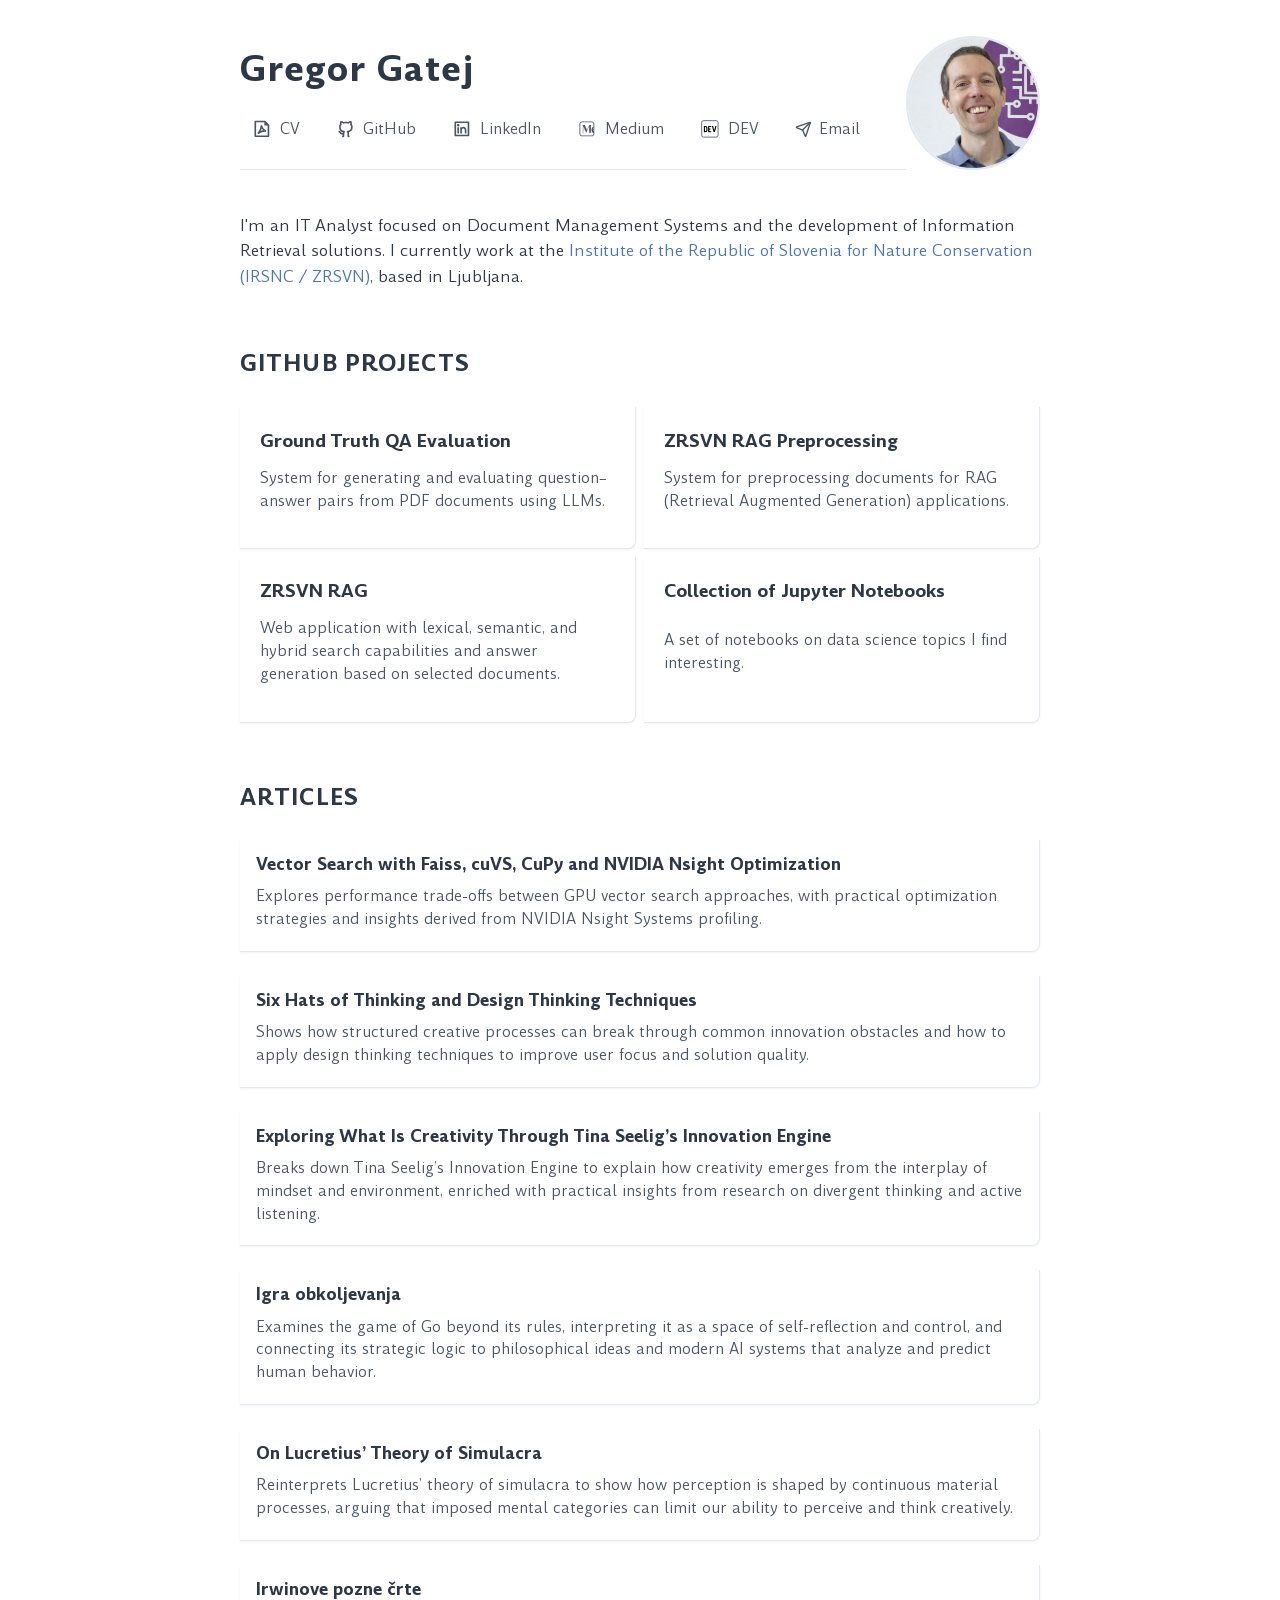
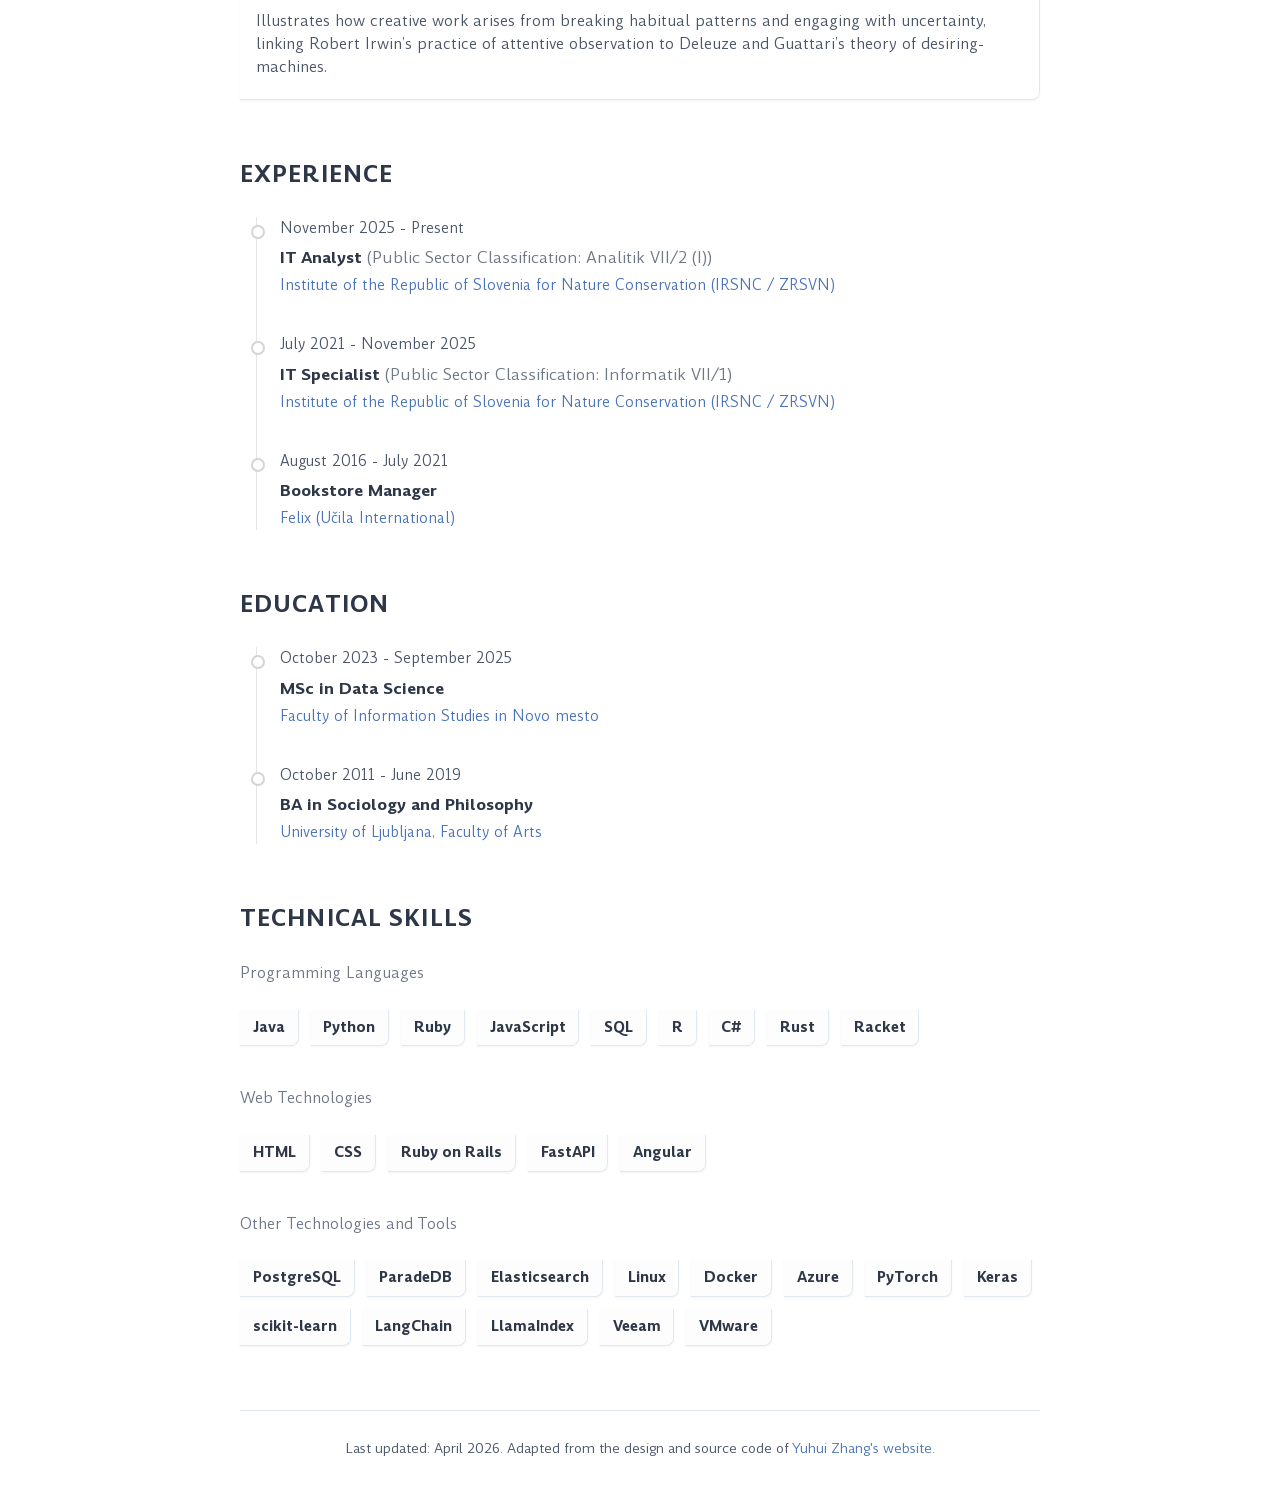
==== index.html @ b650c324 "feat: change skills section inside JSON-LD schema markup" ====
<!DOCTYPE html>
<html lang="en">

<head>
    <meta charset="UTF-8">
    <meta name="viewport" content="width=device-width, initial-scale=1.0">
    <meta name="description" content="Portfolio of Gregor Gatej - IT Specialist in Document Management Systems and Information Retrieval solutions">
    <meta name="keywords" content="Document Management, Information Retrieval, RAG, Java, Python, JavaScript, Elasticsearch, PostgreSQL, Data Science">
    <meta name="author" content="Gregor Gatej">
    <meta property="og:title" content="Gregor Gatej | Portfolio">
    <meta property="og:description" content="IT Specialist focused on Document Management Systems and Information Retrieval solutions. Currently working as an Analyst at IRSNC/ZRSVN.">
    <meta property="og:type" content="website">
    <meta property="og:url" content="https://gregorgatej.github.io">
    <title>Gregor Gatej | Portfolio</title>
    <link rel="icon" type="image/svg+xml" href="assets/icons/favicon.svg">
    <link rel="stylesheet"
        href="https://fonts.googleapis.com/css2?family=Merriweather:wght@300;400;500;600&display=swap">
    <link rel="stylesheet" href="styles.css">
    <script type="application/ld+json">
    {
      "@context": "https://schema.org",
      "@type": "Person",
      "name": "Gregor Gatej",
      "url": "https://gregorgatej.github.io",
      "image": "https://gregorgatej.github.io/assets/images/profile.png",
      "email": "gregor.gatej@gmail.com",
      "jobTitle": "IT Analyst",
      "worksFor": {
        "@type": "Organization",
        "name": "Institute of the Republic of Slovenia for Nature Conservation (IRSNC / ZRSVN)",
        "url": "https://zrsvn-varstvonarave.si/",
        "location": "Ljubljana, Slovenia"
      },
      "knowsLanguage": ["en", "sl"],
      "sameAs": [
        "https://github.com/gregorgatej",
        "https://www.linkedin.com/in/gregor-gatej-aa5128305/",
        "https://medium.com/@gregor.gatej",
        "https://dev.to/gregorgatej"
      ],
      "skills": [
        "Document Management Systems",
        "Information Retrieval",
        "Java",
        "Python",
        "Ruby",
        "JavaScript",
        "PostgreSQL",
        "Machine Learning",
        "RAG",
        "Data Science"
      ],
      "education": [
        {
          "@type": "EducationalOccupationalCredential",
          "name": "MSc in Data Science",
          "credentialCategory": "Master's Degree",
          "issuingOrganization": {
            "@type": "EducationalOrganization",
            "name": "Faculty of Information Studies in Novo mesto",
            "url": "https://www.fis.unm.si/"
          },
          "startDate": "2023-10",
          "endDate": "2025-09"
        },
        {
          "@type": "EducationalOccupationalCredential",
          "name": "BA in Sociology and Philosophy",
          "credentialCategory": "Bachelor's Degree",
          "issuingOrganization": {
            "@type": "EducationalOrganization",
            "name": "University of Ljubljana, Faculty of Arts",
            "url": "https://www.ff.uni-lj.si/"
          },
          "startDate": "2011-10",
          "endDate": "2019-06"
        }
      ]
    }
    </script>
</head>

<body id="top">
    <header>
        <div class="header-content">
            <h1><a href="#" class="nav-link">Gregor Gatej</a></h1>
            <div class="social-links-header">
                <a href="assets/pdf/Gregor_Gatej_CV_EN.pdf" download target="_blank"><svg xmlns="http://www.w3.org/2000/svg"
                        viewBox="0 0 24 24" fill="currentColor" class="social-icon">
                        <path
                            d="M5 4H15V8H19V20H5V4ZM3.9985 2C3.44749 2 3 2.44405 3 2.9918V21.0082C3 21.5447 3.44476 22 3.9934 22H20.0066C20.5551 22 21 21.5489 21 20.9925L20.9997 7L16 2H3.9985ZM10.4999 7.5C10.4999 9.07749 10.0442 10.9373 9.27493 12.6534C8.50287 14.3757 7.46143 15.8502 6.37524 16.7191L7.55464 18.3321C10.4821 16.3804 13.7233 15.0421 16.8585 15.49L17.3162 13.5513C14.6435 12.6604 12.4999 9.98994 12.4999 7.5H10.4999ZM11.0999 13.4716C11.3673 12.8752 11.6042 12.2563 11.8037 11.6285C12.2753 12.3531 12.8553 13.0182 13.5101 13.5953C12.5283 13.7711 11.5665 14.0596 10.6352 14.4276C10.7999 14.1143 10.9551 13.7948 11.0999 13.4716Z">
                        </path>
                    </svg>CV</a>
                <a href="https://github.com/gregorgatej" target="_blank"><svg xmlns="http://www.w3.org/2000/svg" viewBox="0 0 24 24"
                        fill="currentColor" class="social-icon">
                        <path
                            d="M5.88401 18.6533C5.58404 18.4526 5.32587 18.1975 5.0239 17.8369C4.91473 17.7065 4.47283 17.1524 4.55811 17.2583C4.09533 16.6833 3.80296 16.417 3.50156 16.3089C2.9817 16.1225 2.7114 15.5499 2.89784 15.0301C3.08428 14.5102 3.65685 14.2399 4.17672 14.4263C4.92936 14.6963 5.43847 15.1611 6.12425 16.0143C6.03025 15.8974 6.46364 16.441 6.55731 16.5529C6.74784 16.7804 6.88732 16.9182 6.99629 16.9911C7.20118 17.1283 7.58451 17.1874 8.14709 17.1311C8.17065 16.7489 8.24136 16.3783 8.34919 16.0358C5.38097 15.3104 3.70116 13.3952 3.70116 9.63971C3.70116 8.40085 4.0704 7.28393 4.75917 6.3478C4.5415 5.45392 4.57433 4.37284 5.06092 3.15636C5.1725 2.87739 5.40361 2.66338 5.69031 2.57352C5.77242 2.54973 5.81791 2.53915 5.89878 2.52673C6.70167 2.40343 7.83573 2.69705 9.31449 3.62336C10.181 3.41879 11.0885 3.315 12.0012 3.315C12.9129 3.315 13.8196 3.4186 14.6854 3.62277C16.1619 2.69 17.2986 2.39649 18.1072 2.52651C18.1919 2.54013 18.2645 2.55783 18.3249 2.57766C18.6059 2.66991 18.8316 2.88179 18.9414 3.15636C19.4279 4.37256 19.4608 5.45344 19.2433 6.3472C19.9342 7.28337 20.3012 8.39208 20.3012 9.63971C20.3012 13.3968 18.627 15.3048 15.6588 16.032C15.7837 16.447 15.8496 16.9105 15.8496 17.4121C15.8496 18.0765 15.8471 18.711 15.8424 19.4225C15.8412 19.6127 15.8397 19.8159 15.8375 20.1281C16.2129 20.2109 16.5229 20.5077 16.6031 20.9089C16.7114 21.4504 16.3602 21.9773 15.8186 22.0856C14.6794 22.3134 13.8353 21.5538 13.8353 20.5611C13.8353 20.4708 13.836 20.3417 13.8375 20.1145C13.8398 19.8015 13.8412 19.599 13.8425 19.4094C13.8471 18.7019 13.8496 18.0716 13.8496 17.4121C13.8496 16.7148 13.6664 16.2602 13.4237 16.051C12.7627 15.4812 13.0977 14.3973 13.965 14.2999C16.9314 13.9666 18.3012 12.8177 18.3012 9.63971C18.3012 8.68508 17.9893 7.89571 17.3881 7.23559C17.1301 6.95233 17.0567 6.54659 17.199 6.19087C17.3647 5.77663 17.4354 5.23384 17.2941 4.57702L17.2847 4.57968C16.7928 4.71886 16.1744 5.0198 15.4261 5.5285C15.182 5.69438 14.8772 5.74401 14.5932 5.66413C13.7729 5.43343 12.8913 5.315 12.0012 5.315C11.111 5.315 10.2294 5.43343 9.40916 5.66413C9.12662 5.74359 8.82344 5.69492 8.57997 5.53101C7.8274 5.02439 7.2056 4.72379 6.71079 4.58376C6.56735 5.23696 6.63814 5.77782 6.80336 6.19087C6.94565 6.54659 6.87219 6.95233 6.61423 7.23559C6.01715 7.8912 5.70116 8.69376 5.70116 9.63971C5.70116 12.8116 7.07225 13.9683 10.023 14.2999C10.8883 14.3971 11.2246 15.4769 10.5675 16.0482C10.3751 16.2156 10.1384 16.7802 10.1384 17.4121V20.5611C10.1384 21.5474 9.30356 22.2869 8.17878 22.09C7.63476 21.9948 7.27093 21.4766 7.36613 20.9326C7.43827 20.5204 7.75331 20.2116 8.13841 20.1276V19.1381C7.22829 19.1994 6.47656 19.0498 5.88401 18.6533Z">
                        </path>
                    </svg>GitHub</a>
                <a href="https://www.linkedin.com/in/gregor-gatej-aa5128305/" target="_blank"><svg xmlns="http://www.w3.org/2000/svg"
                        viewBox="0 0 24 24" fill="currentColor" class="social-icon">
                        <path
                            d="M4.00098 3H20.001C20.5533 3 21.001 3.44772 21.001 4V20C21.001 20.5523 20.5533 21 20.001 21H4.00098C3.44869 21 3.00098 20.5523 3.00098 20V4C3.00098 3.44772 3.44869 3 4.00098 3ZM5.00098 5V19H19.001V5H5.00098ZM7.50098 9C6.67255 9 6.00098 8.32843 6.00098 7.5C6.00098 6.67157 6.67255 6 7.50098 6C8.3294 6 9.00098 6.67157 9.00098 7.5C9.00098 8.32843 8.3294 9 7.50098 9ZM6.50098 10H8.50098V17.5H6.50098V10ZM12.001 10.4295C12.5854 9.86534 13.2665 9.5 14.001 9.5C16.072 9.5 17.501 11.1789 17.501 13.25V17.5H15.501V13.25C15.501 12.2835 14.7175 11.5 13.751 11.5C12.7845 11.5 12.001 12.2835 12.001 13.25V17.5H10.001V10H12.001V10.4295Z">
                        </path>
                    </svg>LinkedIn</a>
                <a href="https://medium.com/@gregor.gatej" target="_blank"><svg xmlns="http://www.w3.org/2000/svg" viewBox="0 0 24 24"
                        fill="currentColor" class="social-icon">
                        <path
                            d="M6.15791 4H17.8422C19.034 4 20.0001 4.96612 20.0001 6.15789V9.61314C19.8226 9.65789 19.653 9.71748 19.5077 9.79063C19.1077 9.97583 18.7549 10.2528 18.4614 10.6162C17.9888 11.2018 17.7026 11.9931 17.633 12.8824C17.6181 13.059 17.6132 13.2366 17.6164 13.4138C17.6574 15.1766 18.4959 16.6295 20.0001 16.9647V17.8421C20.0001 19.0339 19.034 20 17.8422 20H6.15791C4.96613 20 4.00001 19.0339 4.00001 17.8421V6.15789C4.00001 4.96612 4.96613 4 6.15791 4ZM21.0001 6.15789C21.0001 4.41384 19.5863 3 17.8422 3H6.15791C4.41385 3 3 4.41384 3 6.15789V17.8421C3 19.5862 4.41385 21 6.15791 21H17.8422C19.5863 21 21.0001 19.5862 21.0001 17.8421V6.15789ZM20.0001 10.298V12.2813H19.3839C19.4227 11.4139 19.6365 10.7014 20.0001 10.298ZM20.0001 12.6621V14.7252C19.5588 14.2117 19.3013 13.4758 19.3474 12.6621H20.0001ZM17.6974 7.30004L17.7116 7.29693V7.18701H14.8128L12.1212 13.5132L9.42956 7.18701H6.30575V7.29693L6.31977 7.30004C6.84888 7.41946 7.11751 7.59757 7.11751 8.23987V15.7595C7.11751 16.4018 6.84784 16.5799 6.31874 16.6993L6.30471 16.7024V16.8127H8.42412V16.7028L8.41011 16.6996C7.88098 16.5802 7.61235 16.4021 7.61235 15.7598V8.67605L11.07 16.8127H11.2661L14.8246 8.44914V15.9455C14.7792 16.4528 14.513 16.6095 14.0339 16.7176L14.0197 16.7209V16.83H17.7116V16.7209L17.6974 16.7176C17.2178 16.6095 16.9452 16.4528 16.8999 15.9455L16.8974 8.23987H16.8999C16.8999 7.59757 17.1685 7.41946 17.6974 7.30004Z">
                        </path>
                    </svg>Medium</a>
                <a href="https://dev.to/gregorgatej" target="_blank"><svg xmlns="http://www.w3.org/2000/svg" viewBox="0 0 24 24"
                        fill="none" class="social-icon">
                        <rect x="2" y="2" width="20" height="20" rx="2.5" fill="white" stroke="currentColor"
                            stroke-width="1" />
                        <path
                            d="M7.42 10.05c-.18-.16-.46-.23-.84-.23H6l.02 2.44.04 2.45.56-.02c.41 0 .63-.07.83-.26.24-.24.26-.36.26-2.2 0-1.91-.02-1.96-.29-2.18zM8.56 15.3c-.44.58-1.06.77-2.53.77H4.71V8.53h1.4c1.67 0 2.16.18 2.6.9.27.43.29.6.32 2.57.05 2.23-.02 2.73-.47 3.3zm5.09-5.47h-2.47v1.77h1.52v1.28l-.72.04-.75.03v1.77l1.22.03 1.2.04v1.28h-1.6c-1.53 0-1.6-.01-1.87-.3l-.3-.28v-3.16c0-3.02.01-3.18.25-3.48.23-.31.25-.31 1.88-.31h1.64v1.3zm4.68 5.45c-.17.43-.64.79-1 .79-.18 0-.45-.15-.67-.39-.32-.32-.45-.63-.82-2.08l-.9-3.39-.45-1.67h.76c.4 0 .75.02.75.05 0 .06 1.16 4.54 1.26 4.83.04.15.32-.7.73-2.3l.66-2.52.74-.04c.4-.02.73 0 .73.04 0 .14-1.67 6.38-1.8 6.68z"
                            fill="black" />
                    </svg>DEV</a>
                <a href="mailto:gregor.gatej@gmail.com"><svg xmlns="http://www.w3.org/2000/svg" width="24" height="24"
                        viewBox="0 0 24 24" fill="none" stroke="currentColor" stroke-width="2" stroke-linecap="round"
                        stroke-linejoin="round" class="lucide lucide-send-icon lucide-send social-icon-small">
                        <path
                            d="M14.536 21.686a.5.5 0 0 0 .937-.024l6.5-19a.496.496 0 0 0-.635-.635l-19 6.5a.5.5 0 0 0-.024.937l7.93 3.18a2 2 0 0 1 1.112 1.11z" />
                        <path d="m21.854 2.147-10.94 10.939" />
                    </svg>Email</a>
            </div>
        </div>
        <div class="header-image">
            <img src="assets/images/profile.png" alt="Profile Photo">
        </div>
    </header>

    <main>
        <section id="about">
            <p>I'm an IT Analyst focused on Document Management Systems and the development of Information Retrieval
                solutions. I currently work at the <a href="https://zrsvn-varstvonarave.si/" target="_blank">Institute of
                    the Republic of Slovenia for Nature Conservation (IRSNC / ZRSVN)</a>, based in Ljubljana.</p>
        </section>

        <section id="github-projects">
            <h2><a href="#github-projects" class="nav-link">GitHub Projects</a></h2>
            <div class="projects-grid">
                <a href="https://github.com/gregorgatej/ground-truth-qa" class="project-card" target="_blank">
                    <h3>Ground Truth QA Evaluation</h3>
                    <p>System for generating and evaluating question–answer pairs from PDF documents using LLMs.</p>
                </a>
                <a href="https://github.com/gregorgatej/zrsvn-rag-preprocessing" class="project-card" target="_blank">
                    <h3>ZRSVN RAG Preprocessing</h3>
                    <p>System for preprocessing documents for RAG (Retrieval Augmented Generation) applications.</p>
                </a>
                <a href="https://github.com/gregorgatej/zrsvn-rag" class="project-card" target="_blank">
                    <h3>ZRSVN RAG</h3>
                    <p>Web application with lexical, semantic, and hybrid search capabilities and answer generation
                        based on selected documents.</p>
                </a>
                <a href="https://github.com/gregorgatej/notebooks" class="project-card" target="_blank">
                    <h3>Collection of Jupyter Notebooks</h3>
                    <p>A set of notebooks on data science topics I find interesting.</p>
                </a>
            </div>
        </section>

        <section id="articles">
            <h2><a href="#articles" class="nav-link">Articles</a></h2>
            <div id="articles-container">
                <!-- Articles will be dynamically loaded here -->
            </div>
        </section>

        <section id="experience">
            <h2><a href="#experience" class="nav-link">Experience</a></h2>
            <div class="experience-timeline">
                <div class="experience-item">
                    <div class="experience-timeline-dot"></div>
                    <div class="experience-content">
                        <div class="experience-dates">November 2025 - Present</div>
                        <div class="experience-position">IT Analyst <span class="classification">(Public Sector
                                Classification: Analitik VII/2 (I))</span></div>
                        <div class="experience-company"><a href="https://zrsvn-varstvonarave.si/" target="_blank">Institute of the
                                Republic of Slovenia for Nature Conservation (IRSNC / ZRSVN)</a></div>
                    </div>
                </div>
                <div class="experience-item">
                    <div class="experience-timeline-dot"></div>
                    <div class="experience-content">
                        <div class="experience-dates">July 2021 - November 2025</div>
                        <div class="experience-position">IT Specialist <span class="classification">(Public Sector
                                Classification: Informatik VII/1)</span></div>
                        <div class="experience-company"><a href="https://zrsvn-varstvonarave.si/" target="_blank">Institute of the
                                Republic of Slovenia for Nature Conservation (IRSNC / ZRSVN)</a></div>
                    </div>
                </div>
                <div class="experience-item">
                    <div class="experience-timeline-dot"></div>
                    <div class="experience-content">
                        <div class="experience-dates">August 2016 - July 2021</div>
                        <div class="experience-position">Bookstore Manager</div>
                        <div class="experience-company"><a href="https://www.felix.si/" target="_blank">Felix (Učila International)</a>
                        </div>
                    </div>
                </div>
            </div>
        </section>

        <section id="education">
            <h2><a href="#education" class="nav-link">Education</a></h2>
            <div class="education-timeline">
                <div class="education-item">
                    <div class="education-timeline-dot"></div>
                    <div class="education-content">
                        <div class="education-dates">October 2023 - September 2025</div>
                        <div class="education-degree">MSc in Data Science</div>
                        <div class="education-institution"><a href="https://www.fis.unm.si/" target="_blank">Faculty of Information
                                Studies in Novo mesto</a></div>
                    </div>
                </div>
                <div class="education-item">
                    <div class="education-timeline-dot"></div>
                    <div class="education-content">
                        <div class="education-dates">October 2011 - June 2019</div>
                        <div class="education-degree">BA in Sociology and Philosophy</div>
                        <div class="education-institution"><a href="https://www.ff.uni-lj.si/" target="_blank">University of Ljubljana,
                                Faculty of Arts</a></div>
                    </div>
                </div>
            </div>
        </section>

        <section id="technical-skills">
            <h2><a href="#technical-skills" class="nav-link">Technical Skills</a></h2>
            <div class="skills-container">
                <div class="skill-category">
                    <h3>Programming Languages</h3>
                    <div class="skill-tags">
                        <span class="skill-tag">Java</span>
                        <span class="skill-tag">Python</span>
                        <span class="skill-tag">Ruby</span>
                        <span class="skill-tag">JavaScript</span>
                        <span class="skill-tag">SQL</span>
                        <span class="skill-tag">R</span>
                        <span class="skill-tag">C#</span>
                        <span class="skill-tag">Rust</span>
                        <span class="skill-tag">Racket</span>
                    </div>
                </div>
                <div class="skill-category">
                    <h3>Web Technologies</h3>
                    <div class="skill-tags">
                        <span class="skill-tag">HTML</span>
                        <span class="skill-tag">CSS</span>
                        <span class="skill-tag">Ruby on Rails</span>
                        <span class="skill-tag">FastAPI</span>
                        <span class="skill-tag">Angular</span>
                    </div>
                </div>
                <div class="skill-category">
                    <h3>Other Technologies and Tools</h3>
                    <div class="skill-tags">
                        <span class="skill-tag">PostgreSQL</span>
                        <span class="skill-tag">ParadeDB</span>
                        <span class="skill-tag">Elasticsearch</span>
                        <span class="skill-tag">Linux</span>
                        <span class="skill-tag">Docker</span>
                        <span class="skill-tag">Azure</span>
                        <span class="skill-tag">PyTorch</span>
                        <span class="skill-tag">Keras</span>
                        <span class="skill-tag">scikit-learn</span>
                        <span class="skill-tag">LangChain</span>
                        <span class="skill-tag">LlamaIndex</span>
                        <span class="skill-tag">Veeam</span>
                        <span class="skill-tag">VMware</span>
                    </div>
                </div>
            </div>
        </section>
    </main>

    <footer>
        <p>Last updated: April 2026. Adapted from the design and source code of <a
                href="https://cs.stanford.edu/~yuhuiz/" target="_blank">Yuhui Zhang's website</a>.</p>
    </footer>

    <script src="scripts.js"></script>
</body>

</html>
---- styles.css ----
/* Fonts & variables */

@font-face {
  font-family: 'Amulya';
  src: url('assets/fonts/Amulya-Bold.woff2') format('woff2'),
       url('assets/fonts/Amulya-Bold.woff') format('woff');
  font-weight: bold;
  font-style: normal;
  font-display: swap;
}

@font-face {
  font-family: 'Amulya';
  src: url('assets/fonts/Amulya-Regular.woff2') format('woff2'),
       url('assets/fonts/Amulya-Regular.woff') format('woff');
  font-weight: normal;
  font-style: normal;
  font-display: swap;
}

@font-face {
  font-family: 'Amulya';
  src: url('assets/fonts/Amulya-Light.woff2') format('woff2'),
       url('assets/fonts/Amulya-Light.woff') format('woff');
  font-weight: 300;
  font-style: normal;
  font-display: swap;
}

@font-face {
  font-family: 'Synonym';
  src: url('assets/fonts/Synonym-Regular.woff2') format('woff2');
  font-weight: normal;
  font-style: normal;
  font-display: swap;
}

:root {
  --bg-color: #fff;
  --text-color: #2d3748;
  --text-secondary: #4a5568;
  --accent-color: #4a74b9;
  --accent-hover: #3a5c9e;
  --accent-rgba-light: rgba(74, 116, 185, 0.08);
  --accent-rgba-medium: rgba(74, 116, 185, 0.15);
  --accent-rgba-strong: rgba(74, 116, 185, 0.2);
  --accent-rgba-pulse: rgba(74, 116, 185, 0.4);
  --border-color: #e2e8f0;
  --shadow-color: rgba(0,0,0,0.05);
  --timeline-rgba-light: rgba(150, 150, 150, 0.25);
  --timeline-rgba-dark: rgba(150, 150, 150, 0.4);
  --animation-offset: 3px;
  --transition-time: 0.3s;
  --font-serif: 'Amulya', 'Synonym', 'Merriweather', Georgia, 'Times New Roman', serif;
}

/* Global base styles */

body {
  font-family: var(--font-serif);
  line-height: 1.6;
  max-width: 800px;
  margin: 0 auto;
  padding: 1.5rem;
  color: var(--text-color);
  background-color: var(--bg-color);
  font-weight: normal;
}

/* Generic text elements */
a {
  color: var(--accent-color);
  text-decoration: none;
  transition: color var(--transition-time) ease;
}

a:hover {
  color: var(--accent-hover);
}

em {
  font-style: italic;
  color: var(--text-secondary);
}

ul {
  padding-left: 1.25rem;
}

p {
  margin: 0.5rem 0 0.75rem;
}

strong {
  font-weight: 600;
  color: var(--accent-color);
}

section {
  margin-top: 2rem;
  margin-bottom: 0;
  scroll-margin-top: 1rem;
  animation: fadeIn 0.8s ease-out;
  width: 100%;
}

/* Typography */

h1 {
  font-family: var(--font-serif);
  font-size: 2.2rem;
  font-weight: bold;
  margin-bottom: 0.25rem;
  letter-spacing: 0.03em;
  color: var(--text-color);
  line-height: 1.2;
}

h1 a {
  color: inherit;
  text-decoration: none;
  cursor: pointer;
  transition: color var(--transition-time) ease;
}

h1 a:hover {
  color: var(--accent-color);
}

h2 {
  font-family: var(--font-serif);
  font-size: 1.4rem;
  font-weight: bold;
  margin: 2.5rem 0 1.25rem 0;
  padding-bottom: 0.5rem;
  letter-spacing: 0.05em;
  text-transform: uppercase;
  color: var(--text-color);
  line-height: 1.3;
}

h2 a {
  color: inherit;
  text-decoration: none;
  cursor: pointer;
  transition: color var(--transition-time) ease;
}

h2 a:hover {
  color: var(--accent-color);
}

/* Layout: header & footer */

header {
  margin-bottom: -0.5rem;
  display: flex;
  align-items: center;
  justify-content: space-between;
}

.header-content {
  flex: 1;
}

.header-image img {
  width: 130px;
  height: 130px;
  object-fit: cover;
  border-radius: 50%;
  border: 2px solid var(--border-color);
  transition: transform var(--transition-time) ease, box-shadow var(--transition-time) ease;
}

footer {
  margin-top: 4rem;
  padding-top: 1.2rem;
  border-top: 1px solid var(--border-color);
  font-size: 0.85rem;
  color: var(--text-secondary);
  text-align: center;
}

/* Navigation */

nav {
  margin-top: 1.5rem;
}

nav ul {
  list-style: none;
  padding: 0;
  display: flex;
  flex-wrap: wrap;
  gap: 1.25rem;
}

nav a {
  text-decoration: none;
  color: var(--text-secondary);
  transition: all var(--transition-time) ease;
  font-weight: 400;
  padding: 0.3rem 0.6rem;
  border-radius: 4px;
  display: flex;
  align-items: center;
  gap: 0.4rem;
}

nav a:hover {
  color: var(--accent-color);
  background-color: var(--accent-rgba-light);
  transform: translateX(var(--animation-offset));
}

.social-links-header {
  display: flex;
  gap: 0.75rem;
  margin: 1.2rem 0;
  flex-wrap: wrap;
  padding-bottom: 1.2rem;
  border-bottom: 1px solid var(--border-color);
}

.social-links-header a {
  text-decoration: none;
  color: var(--text-secondary);
  transition: all var(--transition-time) ease;
  font-weight: 400;
  padding: 0.5rem 0.75rem;
  border-radius: 0 0 8px 0;
  display: flex;
  align-items: center;
  gap: 0.3rem;
  background-color: var(--bg-color);
  font-size: 0.95rem;
}

.social-links-header a:hover {
  color: var(--accent-color);
  transform: translateY(-2px);
}

.social-links-header a i {
  margin-right: 0.4rem;
}

.social-links-header a svg.social-icon {
  width: 1.3em;
  height: 1.3em;
  margin-right: 0.2rem;
  display: inline-block;
  vertical-align: -0.125em;
}

.social-links-header a svg.social-icon-small {
  width: 1.1em;
  height: 1.1em;
  margin-right: 0.2rem;
  display: inline-block;
  vertical-align: -0.125em;
}

/* Articles section */

#articles {
  margin-top: 3.75rem;
}

#articles-container {
  display: flex;
  flex-direction: column;
  margin-top: 0;
}

.article-item {
  margin-bottom: 0;
  padding: 0.75rem 1rem;
  border-right: 1px solid var(--border-color);
  border-bottom: 1px solid var(--border-color);
  border-radius: 0 0 8px 0;
  display: flex;
  gap: 1.25rem;
  transition: all var(--transition-time) ease;
  text-decoration: none;
  color: inherit;
  cursor: pointer;
  box-shadow: 0 1px 3px var(--shadow-color);
}

.article-item:not(:last-child) {
  margin-bottom: 1.5rem;
}

.article-item:hover {
  border-right-color: var(--accent-color);
  border-bottom-color: var(--accent-color);
  box-shadow: 0 4px 12px var(--accent-rgba-medium);
  transform: translateX(var(--animation-offset));
}

.article-content {
  flex: 1;
}

.article-title {
  font-family: var(--font-serif);
  font-weight: bold;
  margin-bottom: 0.4rem;
  font-size: 1.05rem;
  margin-top: 0;
  color: var(--text-color);
}

.article-title a {
  color: inherit;
  text-decoration: none;
  transition: color var(--transition-time) ease;
  display: block;
}

.article-item:hover .article-title a {
  color: var(--accent-color);
}

.article-content > p {
  font-size: 0.95rem;
  color: var(--text-secondary);
  margin: 0 0 0.5rem 0;
  line-height: 1.5;
}

/* Experience section */

#experience {
  margin-top: 3.75rem;
}

.experience-timeline {
  position: relative;
  margin-left: 1rem;
  padding-left: 1.5rem;
}

.experience-timeline::before {
  content: '';
  position: absolute;
  left: 0;
  top: 0;
  bottom: 0;
  width: 1px;
  background-color: var(--timeline-rgba-light);
}

.experience-item {
  position: relative;
  margin-bottom: 2.25rem;
  transition: all var(--transition-time) ease;
}

.experience-item:hover {
  transform: translateX(var(--animation-offset));
}

.experience-timeline-dot {
  position: absolute;
  left: -1.825rem;
  top: 0.5rem;
  width: 10px;
  height: 10px;
  background-color: var(--bg-color);
  border: 2px solid var(--timeline-rgba-dark);
  border-radius: 50%;
  z-index: 2;
}

.experience-content {
  transition: all var(--transition-time) ease;
}

.experience-dates {
  font-size: 0.9rem;
  color: var(--text-secondary);
  margin-bottom: 0.35rem;
  font-weight: 400;
}

.experience-position {
  font-weight: bold;
  color: var(--text-color);
  margin-bottom: 0.2rem;
  font-size: 1rem;
}

.classification {
  color: rgba(74, 85, 104, 0.8);
  font-weight: normal;
}

.experience-company {
  font-size: 0.9rem;
  color: var(--text-secondary);
}

/* Education section */

#education {
  margin-top: 3.75rem;
}

.education-timeline {
  position: relative;
  margin-top: 1.25rem;
  margin-left: 1rem;
  padding-left: 1.5rem;
}

.education-timeline::before {
  content: '';
  position: absolute;
  left: 0;
  top: 0;
  bottom: 0;
  width: 1px;
  background-color: var(--timeline-rgba-light);
}

.education-item {
  position: relative;
  margin-bottom: 2.25rem;
  transition: all var(--transition-time) ease;
}

.education-item:hover {
  transform: translateX(var(--animation-offset));
}

.education-timeline-dot {
  position: absolute;
  left: -1.825rem;
  top: 0.5rem;
  width: 10px;
  height: 10px;
  background-color: var(--bg-color);
  border: 2px solid var(--timeline-rgba-dark);
  border-radius: 50%;
  z-index: 2;
}

.education-content {
  transition: all var(--transition-time) ease;
}

.education-dates {
  font-size: 0.9rem;
  color: var(--text-secondary);
  margin-bottom: 0.35rem;
  font-weight: 400;
}

.education-degree {
  font-family: var(--font-serif);
  font-weight: 501;
  color: var(--text-color);
  margin-bottom: 0.2rem;
  font-size: 1rem;
}

.education-institution {
  font-size: 0.9rem;
  color: var(--text-secondary);
}

.education-institution a {
  color: var(--accent-color);
  text-decoration: none;
}

.education-institution a:hover {
  color: var(--accent-color);
}

/* Projects section */

#github-projects {
  margin-top: 3.75rem;
}

.projects-grid {
  display: grid;
  grid-template-columns: repeat(2, 1fr);
  gap: 0.5rem;
}

.project-card {
  border-right: 1px solid var(--border-color);
  border-bottom: 1px solid var(--border-color);
  border-radius: 0 0 8px 0;
  padding: 1.25rem;
  background-color: var(--bg-color);
  transition: all var(--transition-time) ease;
  display: flex;
  flex-direction: column;
  text-decoration: none;
  color: inherit;
  position: relative;
  box-shadow: 0 1px 3px var(--shadow-color);
}

.project-card:hover {
  border-right-color: var(--accent-color);
  border-bottom-color: var(--accent-color);
  box-shadow: 0 4px 12px var(--accent-rgba-medium);
  transform: translateY(-2px);
}

.project-card h3 {
  font-family: var(--font-serif);
  font-size: 1.1rem;
  font-weight: bold;
  margin: 0 0 0.75rem 0;
  color: var(--text-color);
  transition: color var(--transition-time) ease;
}

.project-card:hover h3 {
  color: var(--accent-color);
}

.project-card p {
  font-size: 0.95rem;
  color: var(--text-secondary);
  margin: 0 0 1rem 0;
  flex: 1;
  line-height: 1.5;
  display: flex;
  align-items: center;
}

.project-card:hover i {
  color: #fff;
}

/* Technical skills section */

#technical-skills {
  margin-top: 3.75rem;
}

.skills-container {
  display: flex;
  flex-direction: column;
  gap: 2.5rem;
  margin-top: 1.25rem;
}

.skill-category {
  padding: 0;
}

.skill-category h3 {
  font-family: var(--font-serif);
  font-size: 0.95rem;
  font-weight: 500;
  margin: 0 0 1.5rem 0;
  color: rgba(74, 85, 104, 0.8);
}

.skill-tags {
  display: flex;
  flex-wrap: wrap;
  gap: 0.75rem;
}

.skill-tag {
  display: inline-block;
  padding: 0.4rem 0.8rem;
  background-color: rgba(245, 245, 245, 0.2);
  color: var(--text-color);
  border-right: 1px solid var(--border-color);
  border-bottom: 1px solid var(--border-color);
  border-radius: 0 0 8px 0;
  font-size: 0.9rem;
  font-weight: bold;
  box-shadow: 0 1px 3px var(--shadow-color);
  transition: all var(--transition-time) ease;
}

.skill-tag:hover {
  transform: translateY(-2px);
}

/* Animations */

@keyframes fadeIn {
  from {
    opacity: 0;
    transform: translateX(var(--animation-offset));
  }
  to {
    opacity: 1;
    transform: translateX(0);
  }
}

@keyframes pulse {
  0% {
    box-shadow: 0 0 0 0 var(--accent-rgba-pulse);
  }
  70% {
    box-shadow: 0 0 0 6px rgba(74, 116, 185, 0);
  }
  100% {
    box-shadow: 0 0 0 0 var(--accent-rgba-pulse);
  }
}

/* Responsive design */

@media (max-width: 768px) {
  /* Make header stack vertically on mobile */
  header {
    flex-direction: column-reverse;
    align-items: center;
    text-align: center;
    gap: 1rem;
  }

  /* Center social links on mobile */
  .social-links-header {
    flex-wrap: wrap;
    justify-content: center;
  }

  /* Projects grid on mobile */
  .projects-grid {
    grid-template-columns: 1fr;
  }

  /* Articles grid on mobile */
  #articles-container {
    grid-template-columns: 1fr;
  }

  /* Disable right-moving hover animations on mobile */
  .article-item:hover,
  nav a:hover,
  .social-links-header a:hover,
  .article-links a:hover,
  .project-card:hover {
    transform: none !important;
  }
}
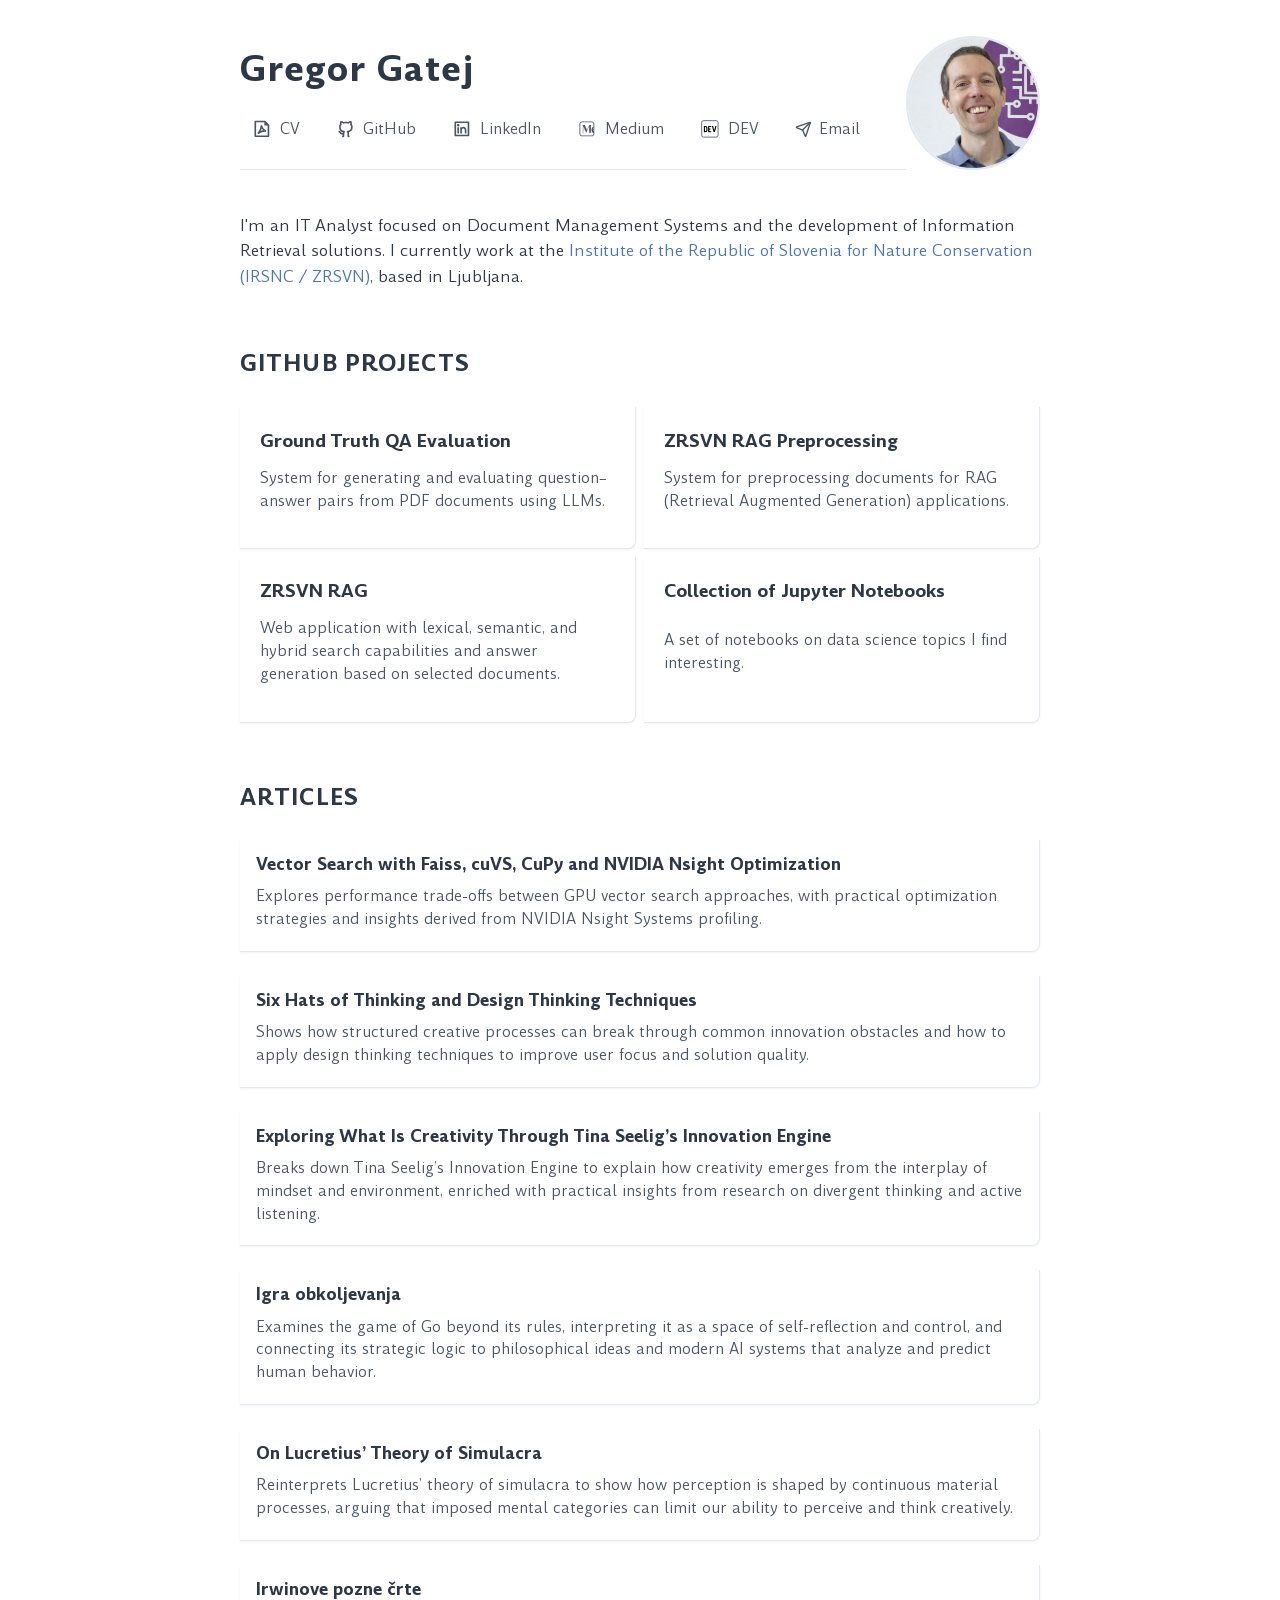
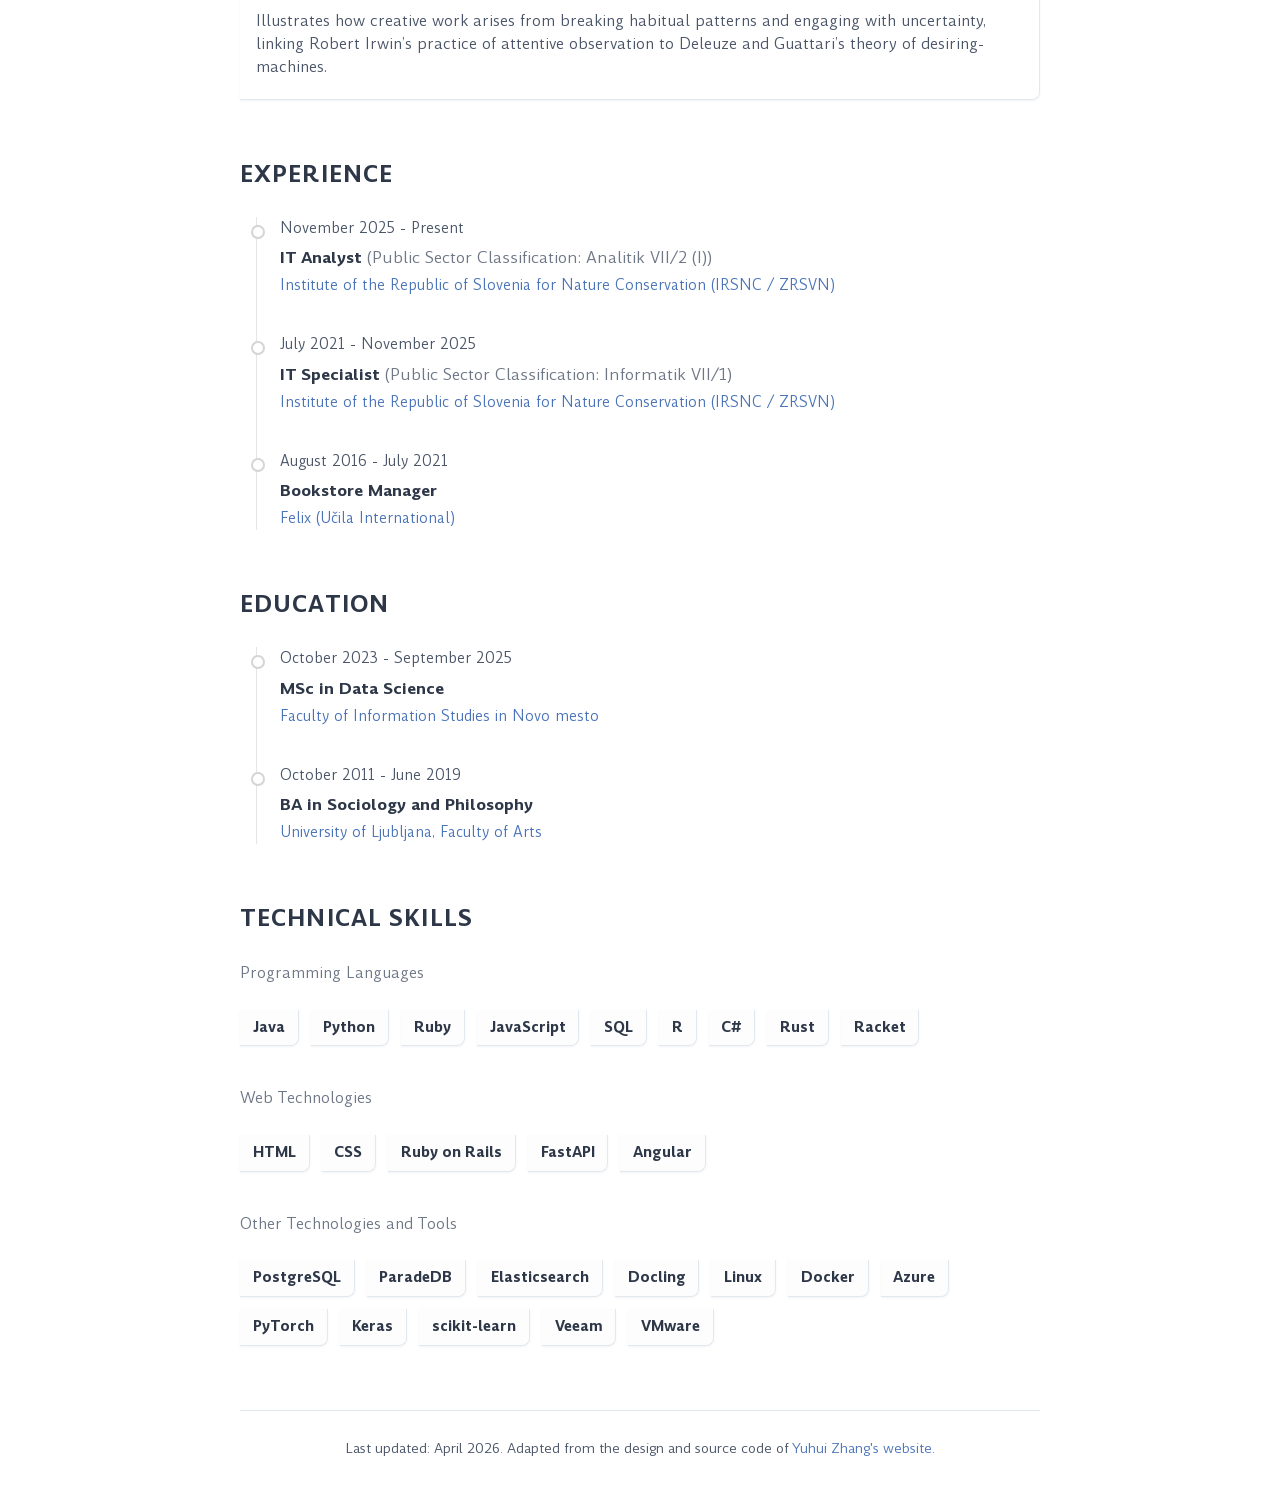
==== commit aa071ac1: "feat: modify Other Technologies and Tools section" ====
--- a/index.html
+++ b/index.html
@@ -4,11 +4,14 @@
 <head>
     <meta charset="UTF-8">
     <meta name="viewport" content="width=device-width, initial-scale=1.0">
-    <meta name="description" content="Portfolio of Gregor Gatej - IT Specialist in Document Management Systems and Information Retrieval solutions">
-    <meta name="keywords" content="Document Management, Information Retrieval, RAG, Java, Python, JavaScript, Elasticsearch, PostgreSQL, Data Science">
+    <meta name="description"
+        content="Portfolio of Gregor Gatej - IT Analyst focused on Document Management Systems and the development of Information Retrieval solutions.">
+    <meta name="keywords"
+        content="Document Management Systems, Information Retrieval, RAG, Java, Python, Ruby, JavaScript, PostgreSQL, Data Science, Machine Learning, RAG">
     <meta name="author" content="Gregor Gatej">
     <meta property="og:title" content="Gregor Gatej | Portfolio">
-    <meta property="og:description" content="IT Specialist focused on Document Management Systems and Information Retrieval solutions. Currently working as an Analyst at IRSNC/ZRSVN.">
+    <meta property="og:description"
+        content="IT Analyst focused on Document Management Systems and the development of Information Retrieval solutions. Currently working at IRSNC / ZRSVN.">
     <meta property="og:type" content="website">
     <meta property="og:url" content="https://gregorgatej.github.io">
     <title>Gregor Gatej | Portfolio</title>
@@ -23,13 +26,16 @@
       "name": "Gregor Gatej",
       "url": "https://gregorgatej.github.io",
       "image": "https://gregorgatej.github.io/assets/images/profile.png",
-      "email": "gregor.gatej@gmail.com",
       "jobTitle": "IT Analyst",
+      "description": "IT Analyst focused on Document Management Systems and the development of Information Retrieval solutions.",
       "worksFor": {
         "@type": "Organization",
         "name": "Institute of the Republic of Slovenia for Nature Conservation (IRSNC / ZRSVN)",
         "url": "https://zrsvn-varstvonarave.si/",
-        "location": "Ljubljana, Slovenia"
+        "location": {
+            "@type": "Place",
+            "name": "Ljubljana, Slovenia"
+        }
       },
       "knowsLanguage": ["en", "sl"],
       "sameAs": [
@@ -38,7 +44,7 @@
         "https://medium.com/@gregor.gatej",
         "https://dev.to/gregorgatej"
       ],
-      "skills": [
+      "knowsAbout": [
         "Document Management Systems",
         "Information Retrieval",
         "Java",
@@ -46,36 +52,22 @@
         "Ruby",
         "JavaScript",
         "PostgreSQL",
+        "Data Science",
         "Machine Learning",
-        "RAG",
-        "Data Science"
+        "RAG"
       ],
-      "education": [
-        {
-          "@type": "EducationalOccupationalCredential",
-          "name": "MSc in Data Science",
-          "credentialCategory": "Master's Degree",
-          "issuingOrganization": {
-            "@type": "EducationalOrganization",
-            "name": "Faculty of Information Studies in Novo mesto",
-            "url": "https://www.fis.unm.si/"
-          },
-          "startDate": "2023-10",
-          "endDate": "2025-09"
-        },
-        {
-          "@type": "EducationalOccupationalCredential",
-          "name": "BA in Sociology and Philosophy",
-          "credentialCategory": "Bachelor's Degree",
-          "issuingOrganization": {
-            "@type": "EducationalOrganization",
-            "name": "University of Ljubljana, Faculty of Arts",
-            "url": "https://www.ff.uni-lj.si/"
-          },
-          "startDate": "2011-10",
-          "endDate": "2019-06"
-        }
-      ]
+      "alumniOf": [
+    {
+      "@type": "CollegeOrUniversity",
+      "name": "Faculty of Information Studies in Novo mesto",
+      "url": "https://www.fis.unm.si/"
+    },
+    {
+      "@type": "CollegeOrUniversity",
+      "name": "University of Ljubljana, Faculty of Arts",
+      "url": "https://www.ff.uni-lj.si/"
+    }
+  ]
     }
     </script>
 </head>
@@ -260,14 +252,13 @@
                         <span class="skill-tag">PostgreSQL</span>
                         <span class="skill-tag">ParadeDB</span>
                         <span class="skill-tag">Elasticsearch</span>
+                        <span class="skill-tag">Docling</span>
                         <span class="skill-tag">Linux</span>
                         <span class="skill-tag">Docker</span>
                         <span class="skill-tag">Azure</span>
                         <span class="skill-tag">PyTorch</span>
                         <span class="skill-tag">Keras</span>
                         <span class="skill-tag">scikit-learn</span>
-                        <span class="skill-tag">LangChain</span>
-                        <span class="skill-tag">LlamaIndex</span>
                         <span class="skill-tag">Veeam</span>
                         <span class="skill-tag">VMware</span>
                     </div>
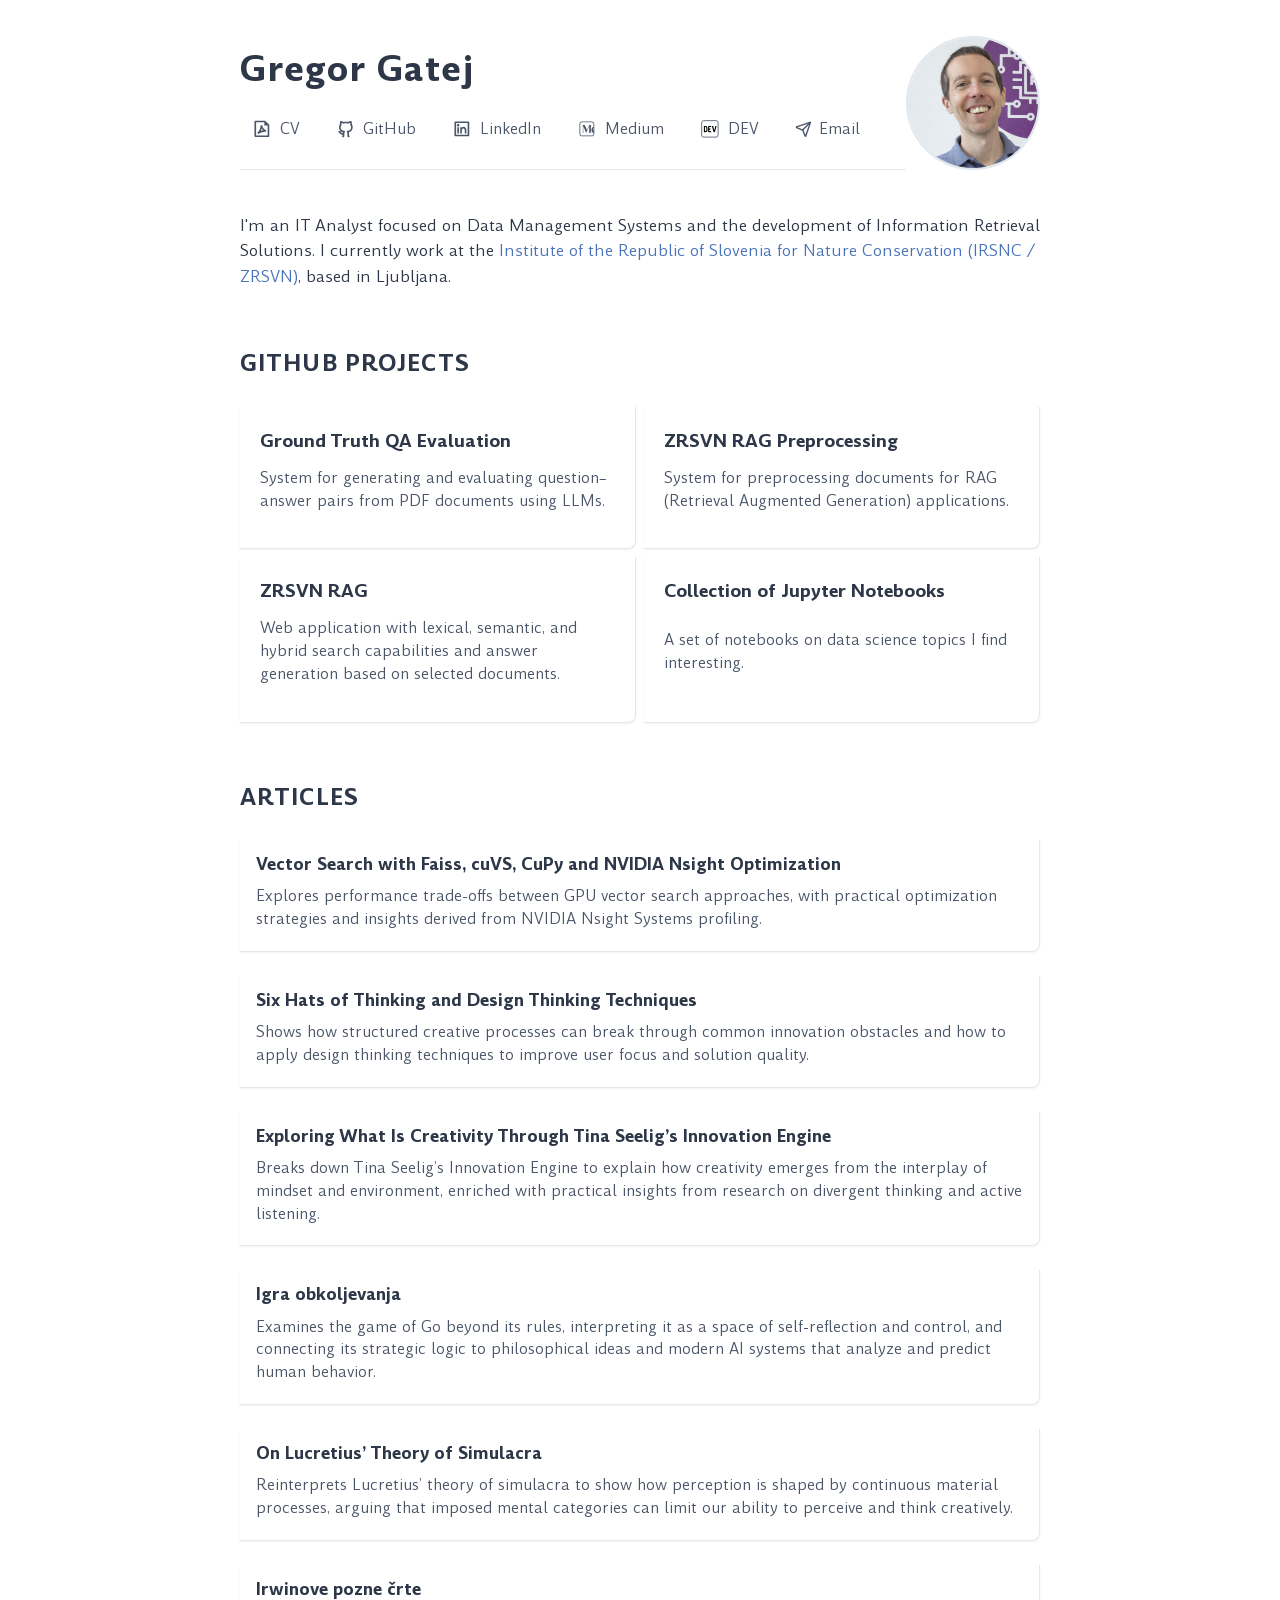
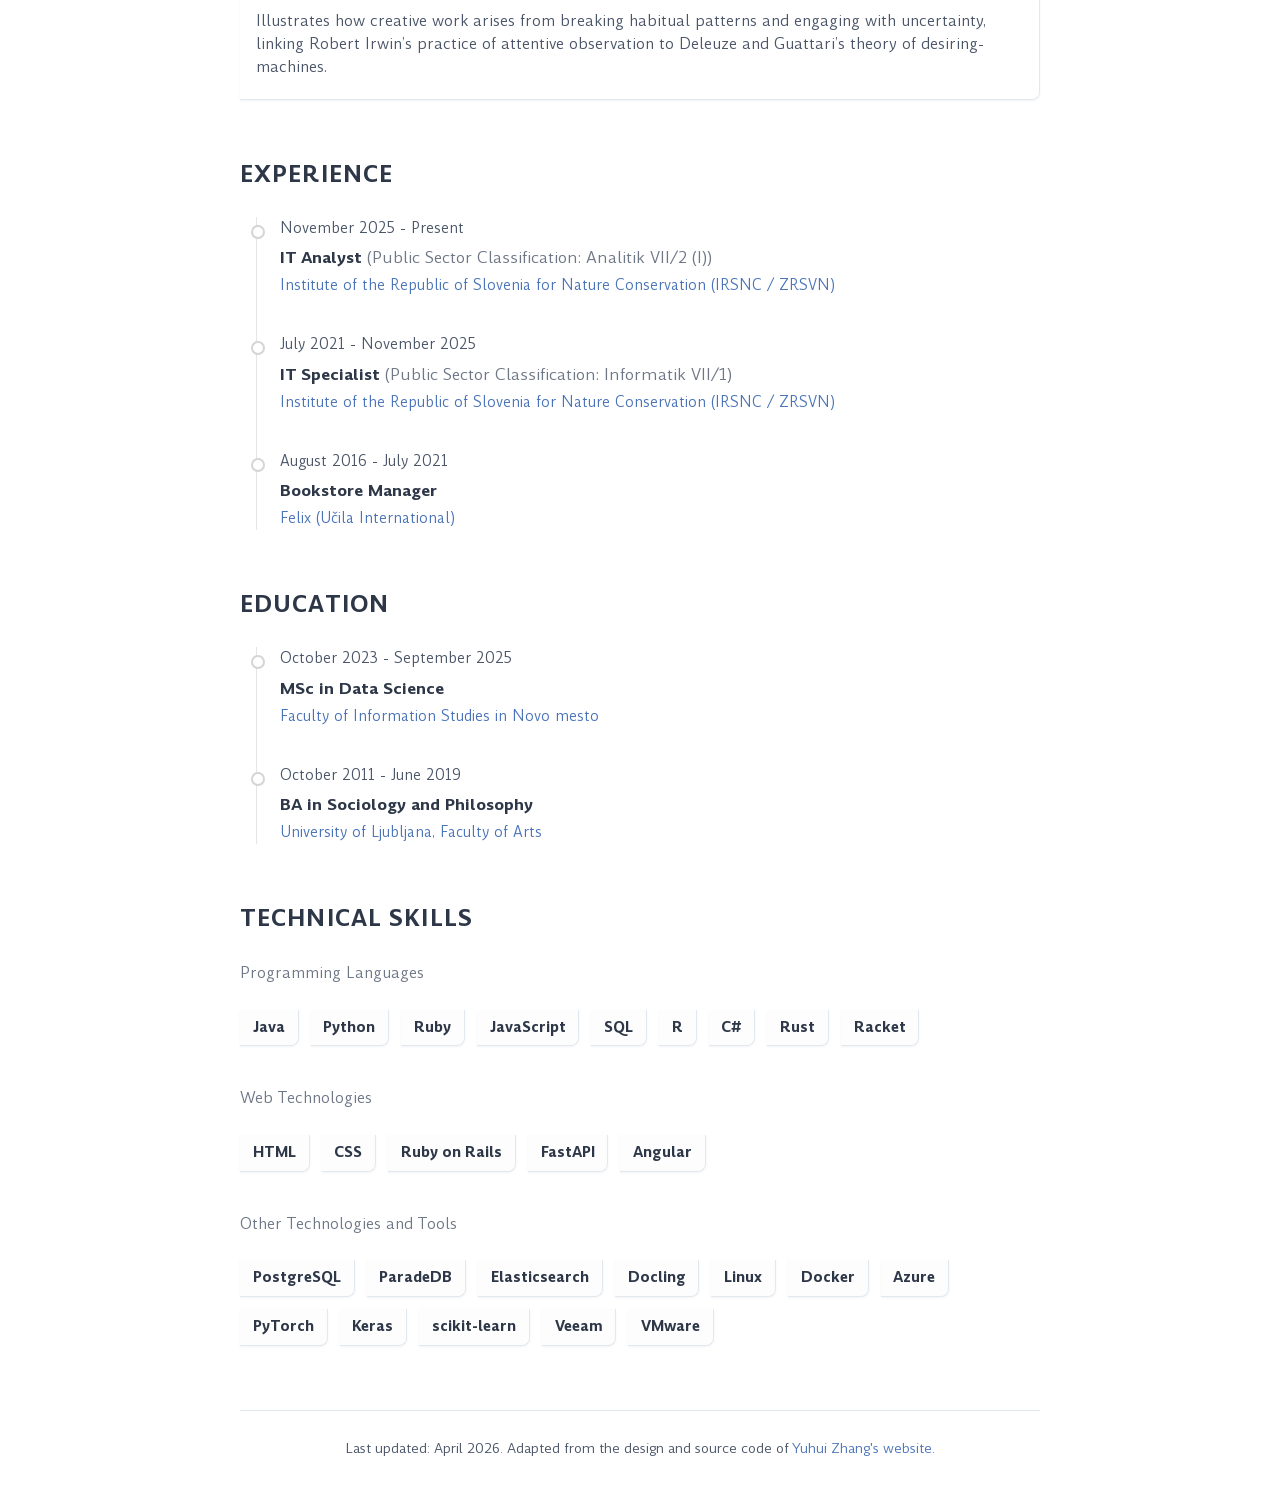
==== commit b2210b72: "feat: change description in intro section" ====
--- a/index.html
+++ b/index.html
@@ -5,13 +5,13 @@
     <meta charset="UTF-8">
     <meta name="viewport" content="width=device-width, initial-scale=1.0">
     <meta name="description"
-        content="Portfolio of Gregor Gatej - IT Analyst focused on Document Management Systems and the development of Information Retrieval solutions.">
+        content="Portfolio of Gregor Gatej - IT Analyst focused on Data Management Systems and the development of Information Retrieval solutions.">
     <meta name="keywords"
-        content="Document Management Systems, Information Retrieval, RAG, Java, Python, Ruby, JavaScript, PostgreSQL, Data Science, Machine Learning, RAG">
+        content="Data Management Systems, Information Retrieval, RAG, Java, Python, Ruby, JavaScript, PostgreSQL, Data Science, Machine Learning, RAG">
     <meta name="author" content="Gregor Gatej">
     <meta property="og:title" content="Gregor Gatej | Portfolio">
     <meta property="og:description"
-        content="IT Analyst focused on Document Management Systems and the development of Information Retrieval solutions. Currently working at IRSNC / ZRSVN.">
+        content="IT Analyst focused on Data Management Systems and the development of Information Retrieval solutions. Currently working at IRSNC / ZRSVN.">
     <meta property="og:type" content="website">
     <meta property="og:url" content="https://gregorgatej.github.io">
     <title>Gregor Gatej | Portfolio</title>
@@ -27,7 +27,7 @@
       "url": "https://gregorgatej.github.io",
       "image": "https://gregorgatej.github.io/assets/images/profile.png",
       "jobTitle": "IT Analyst",
-      "description": "IT Analyst focused on Document Management Systems and the development of Information Retrieval solutions.",
+      "description": "IT Analyst focused on Data Management Systems and the development of Information Retrieval Solutions.",
       "worksFor": {
         "@type": "Organization",
         "name": "Institute of the Republic of Slovenia for Nature Conservation (IRSNC / ZRSVN)",
@@ -45,7 +45,7 @@
         "https://dev.to/gregorgatej"
       ],
       "knowsAbout": [
-        "Document Management Systems",
+        "Data Management Systems",
         "Information Retrieval",
         "Java",
         "Python",
@@ -125,8 +125,8 @@
 
     <main>
         <section id="about">
-            <p>I'm an IT Analyst focused on Document Management Systems and the development of Information Retrieval
-                solutions. I currently work at the <a href="https://zrsvn-varstvonarave.si/" target="_blank">Institute of
+            <p>I'm an IT Analyst focused on Data Management Systems and the development of Information Retrieval
+                Solutions. I currently work at the <a href="https://zrsvn-varstvonarave.si/" target="_blank">Institute of
                     the Republic of Slovenia for Nature Conservation (IRSNC / ZRSVN)</a>, based in Ljubljana.</p>
         </section>
 
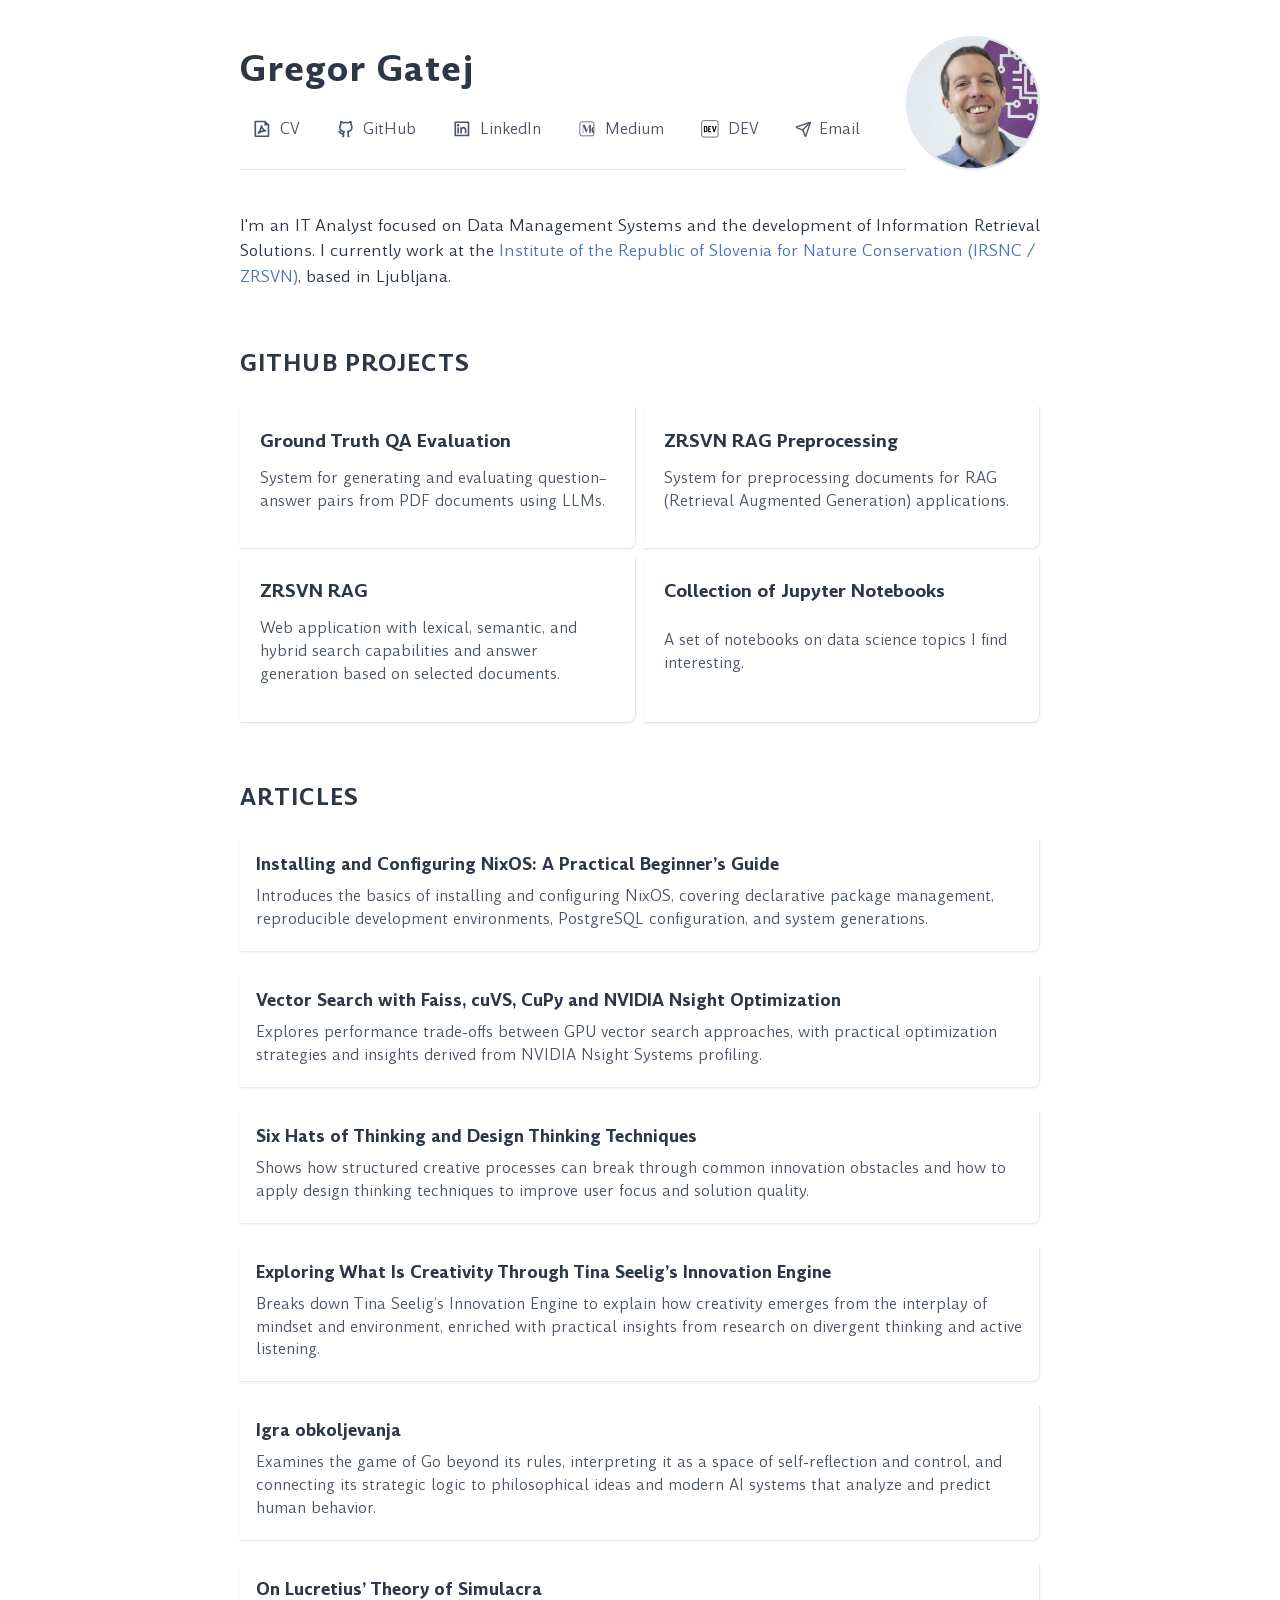
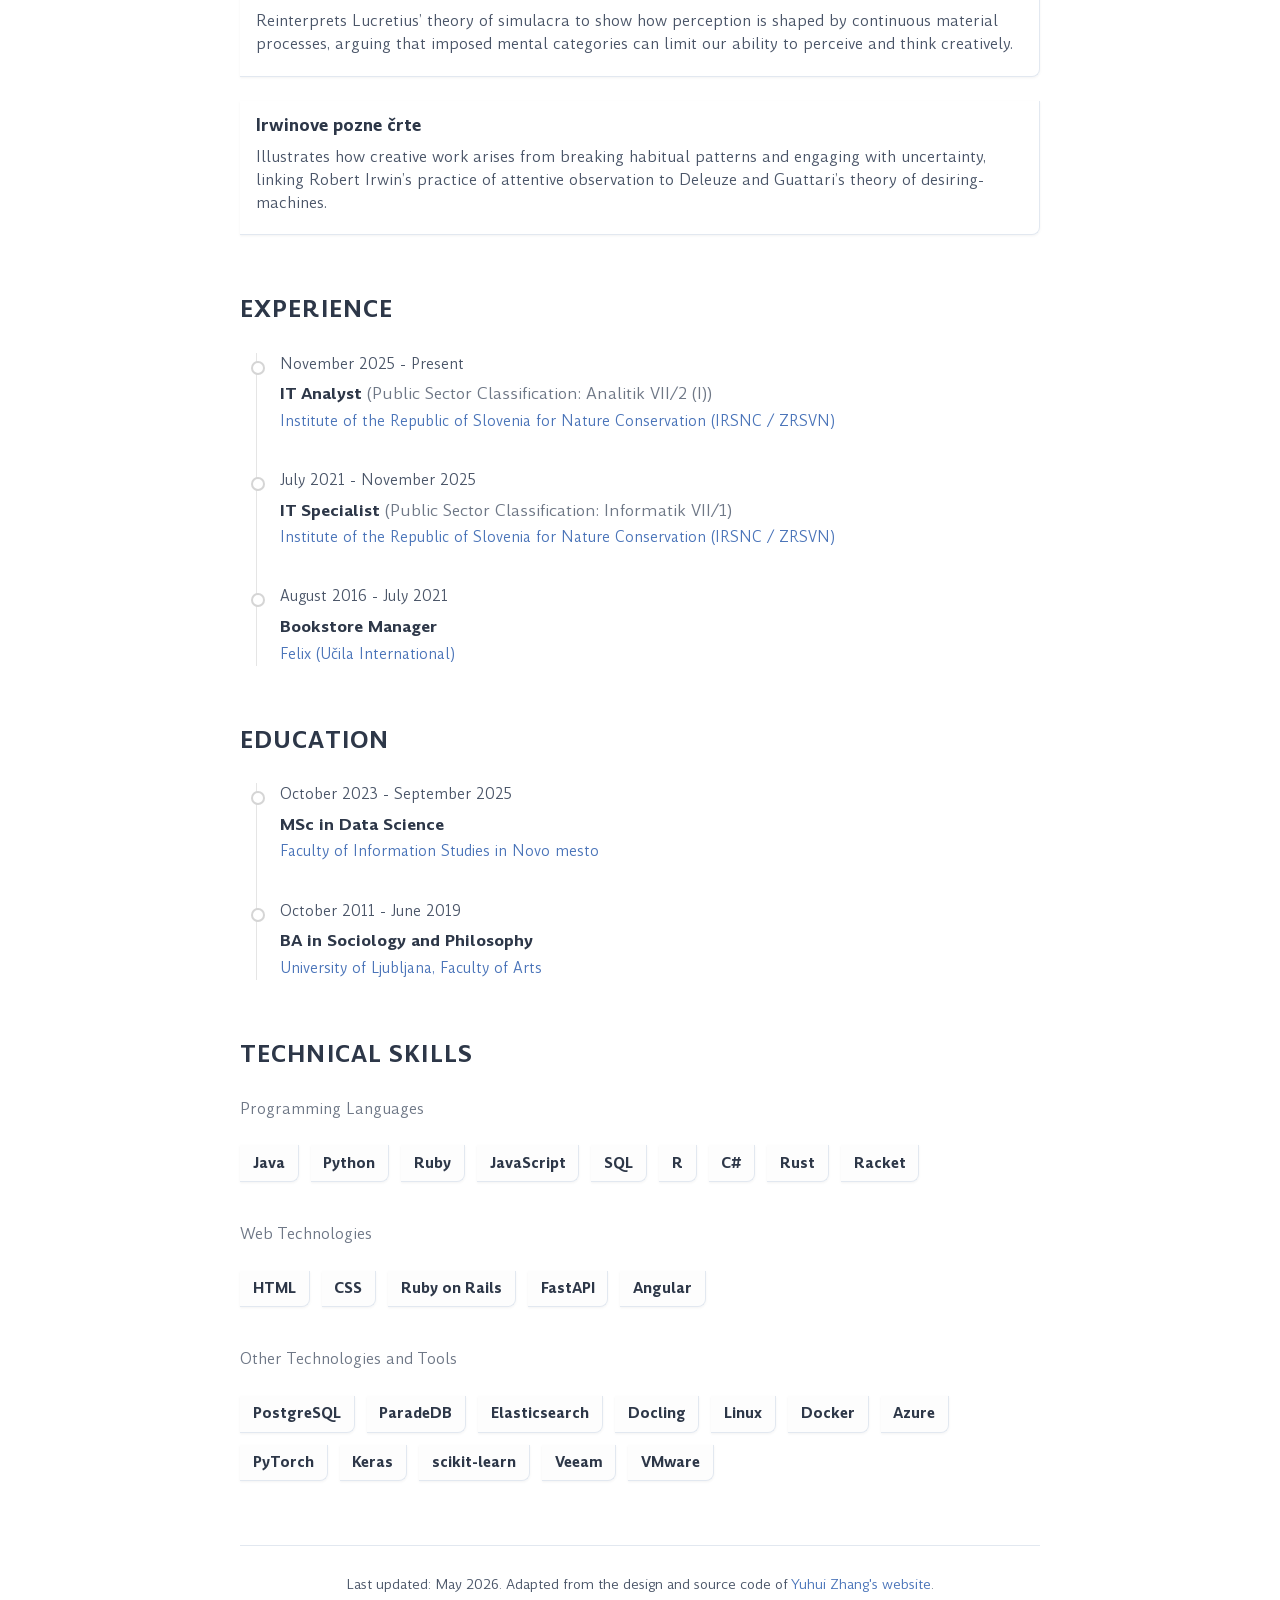
==== commit 39eb4e70: "feat: update footer" ====
--- a/index.html
+++ b/index.html
@@ -75,7 +75,7 @@
 <body id="top">
     <header>
         <div class="header-content">
-            <h1><a href="#" class="nav-link">Gregor Gatej</a></h1>
+            <h1>Gregor Gatej</h1>
             <div class="social-links-header">
                 <a href="assets/pdf/Gregor_Gatej_CV_EN.pdf" download target="_blank"><svg xmlns="http://www.w3.org/2000/svg"
                         viewBox="0 0 24 24" fill="currentColor" class="social-icon">
@@ -268,7 +268,7 @@
     </main>
 
     <footer>
-        <p>Last updated: April 2026. Adapted from the design and source code of <a
+        <p>Last updated: May 2026. Adapted from the design and source code of <a
                 href="https://cs.stanford.edu/~yuhuiz/" target="_blank">Yuhui Zhang's website</a>.</p>
     </footer>
 
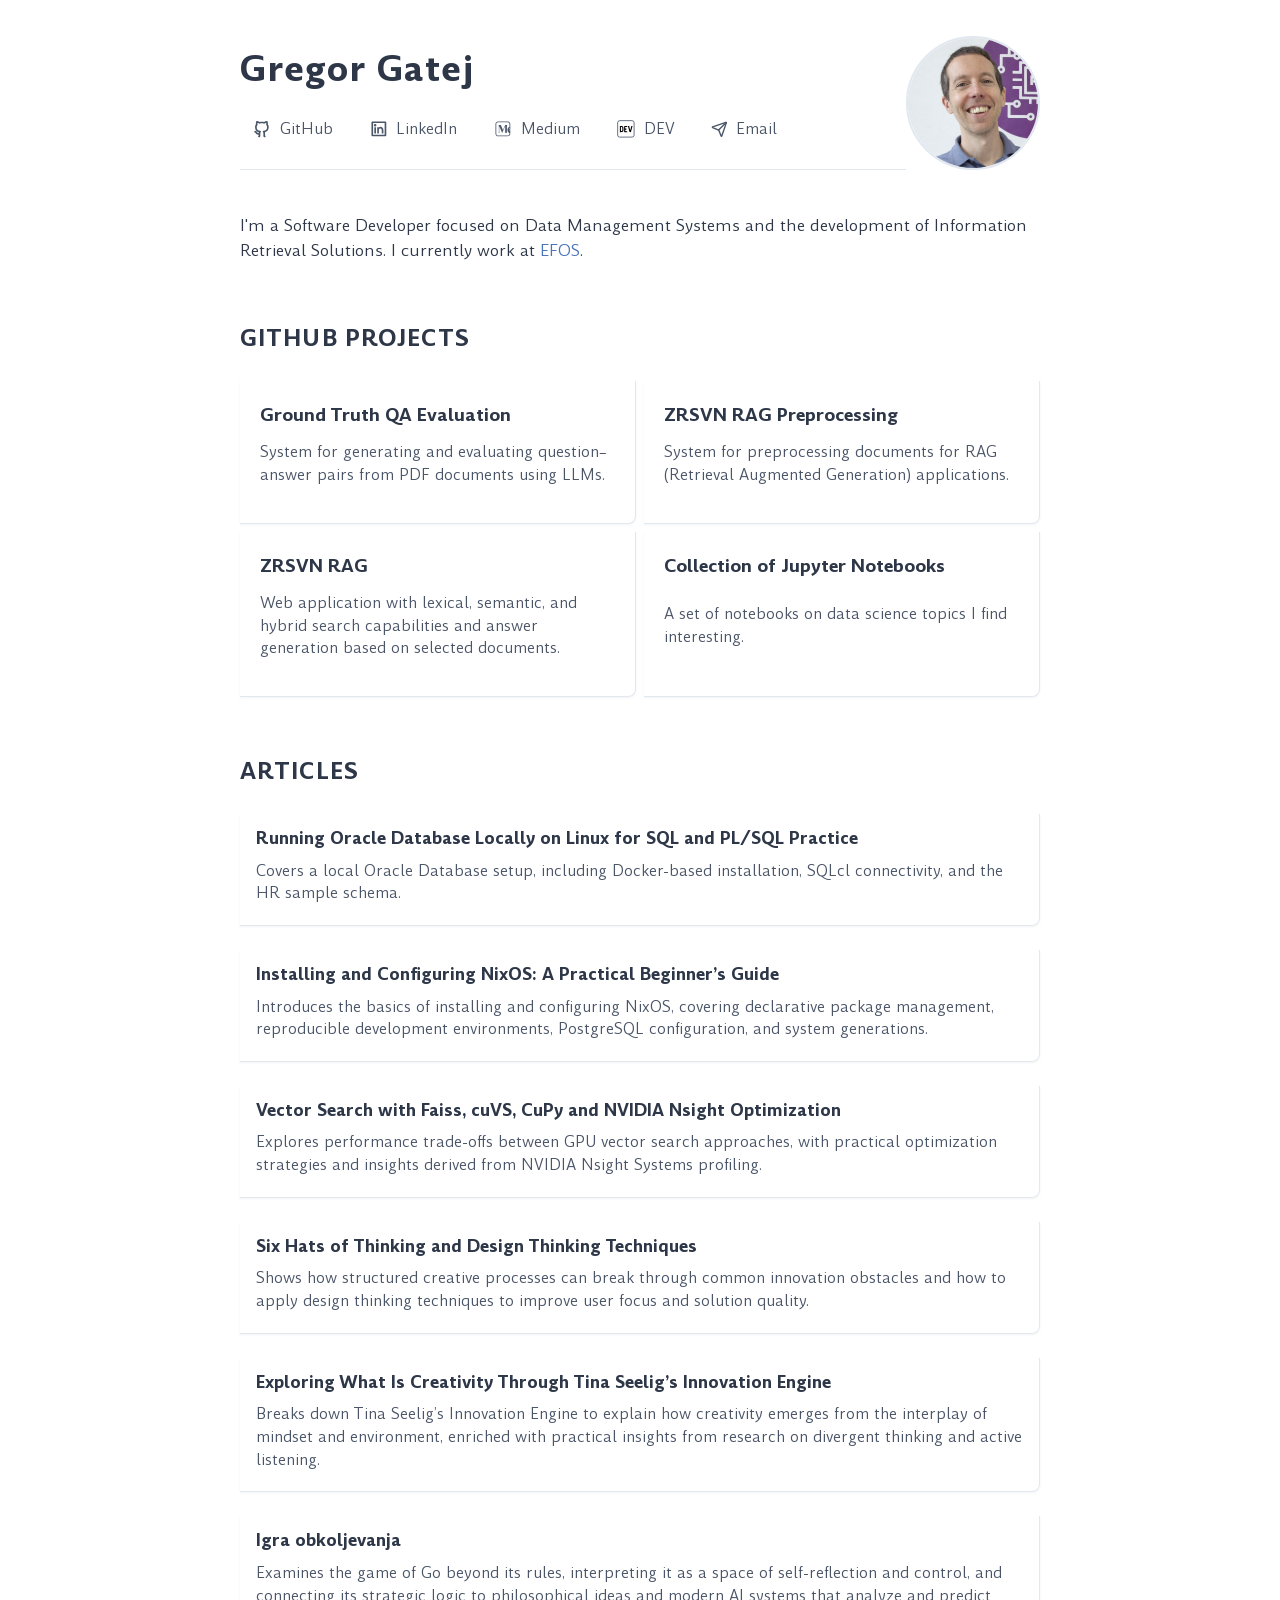
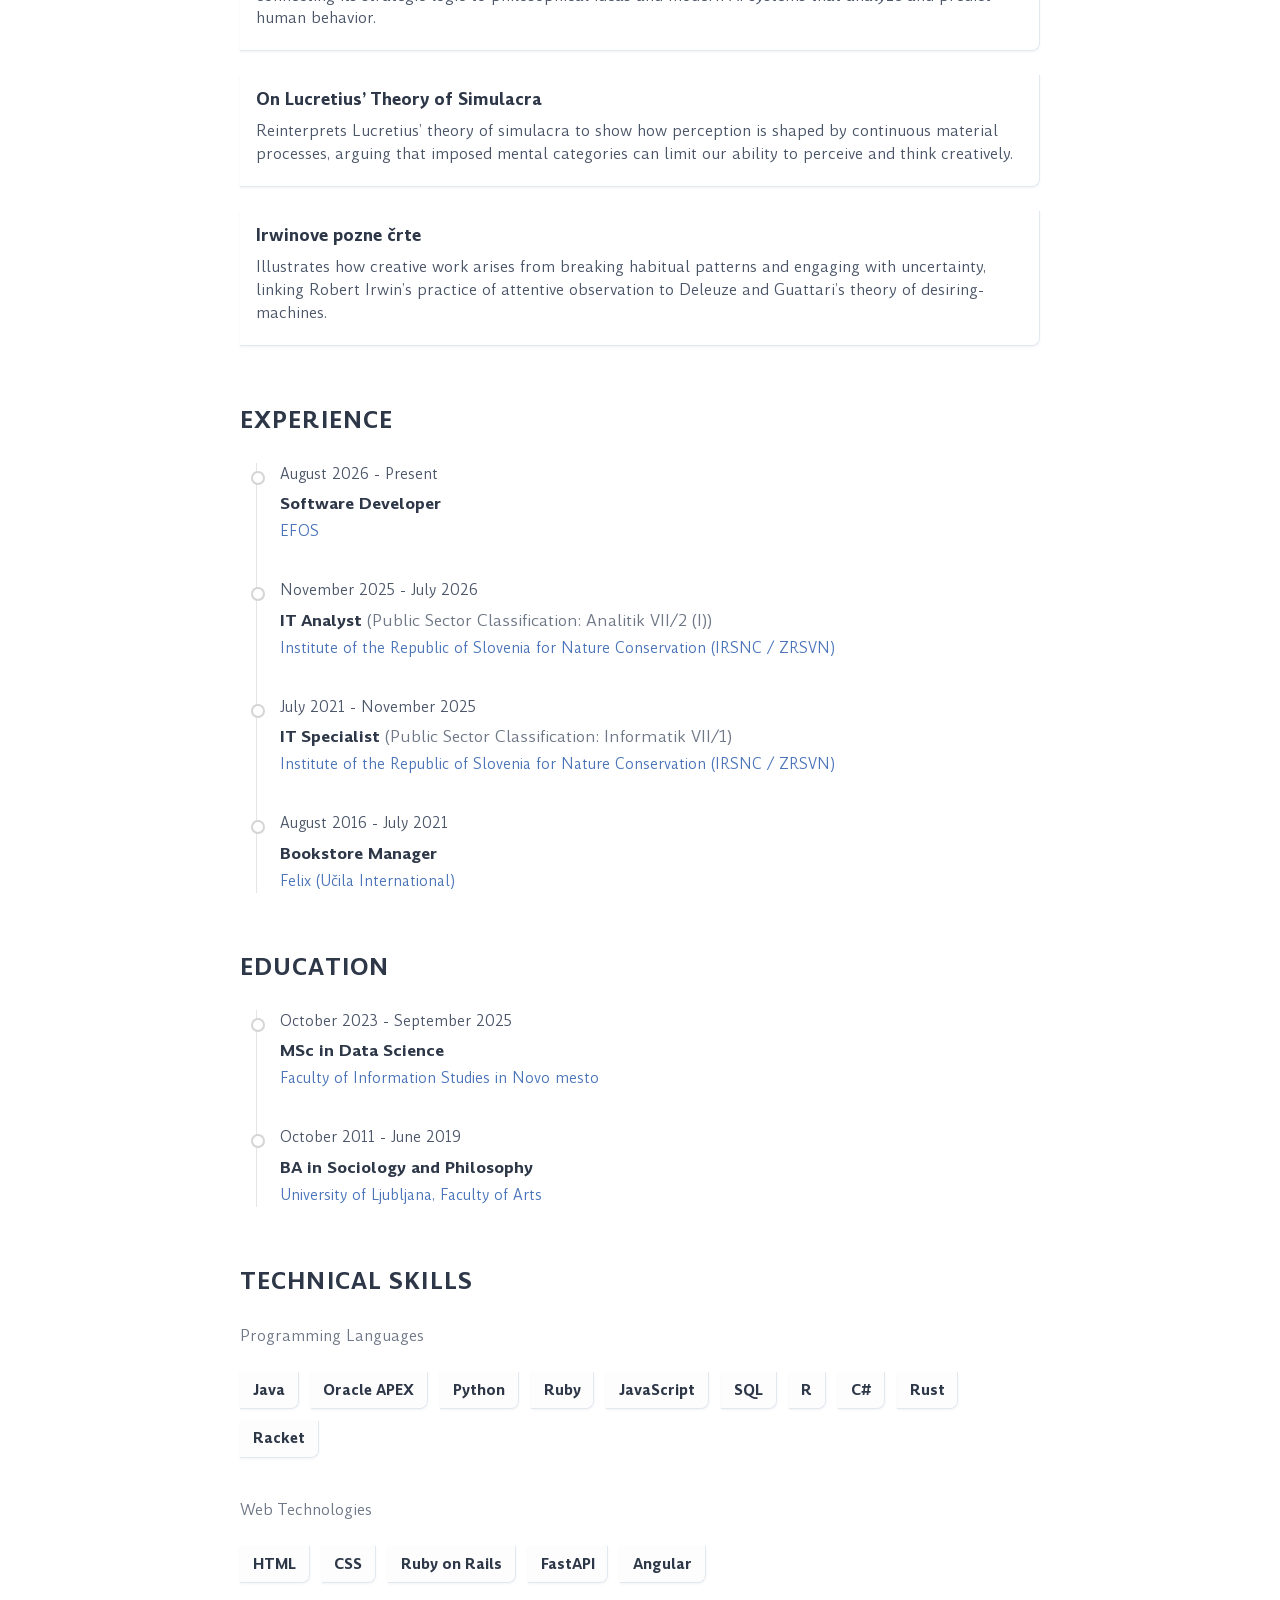
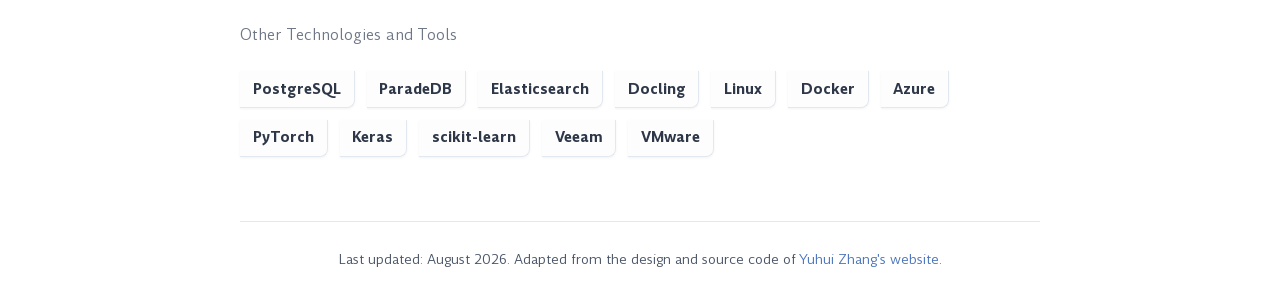
==== commit dbef8980: "feat: update experience info to reflect new work position at EFOS" ====
--- a/index.html
+++ b/index.html
@@ -5,13 +5,13 @@
     <meta charset="UTF-8">
     <meta name="viewport" content="width=device-width, initial-scale=1.0">
     <meta name="description"
-        content="Portfolio of Gregor Gatej - IT Analyst focused on Data Management Systems and the development of Information Retrieval solutions.">
+        content="Portfolio of Gregor Gatej - Software Developer at EFOS.">
     <meta name="keywords"
-        content="Data Management Systems, Information Retrieval, RAG, Java, Python, Ruby, JavaScript, PostgreSQL, Data Science, Machine Learning, RAG">
+        content="Data Management Systems, Information Retrieval, RAG, Java, Oracle APEX, Python, Ruby, JavaScript, PostgreSQL, Data Science, Machine Learning, RAG">
     <meta name="author" content="Gregor Gatej">
     <meta property="og:title" content="Gregor Gatej | Portfolio">
     <meta property="og:description"
-        content="IT Analyst focused on Data Management Systems and the development of Information Retrieval solutions. Currently working at IRSNC / ZRSVN.">
+        content="Software Developer focused on Data Management Systems and the development of Information Retrieval solutions. Currently working at EFOS.">
     <meta property="og:type" content="website">
     <meta property="og:url" content="https://gregorgatej.github.io">
     <title>Gregor Gatej | Portfolio</title>
@@ -26,16 +26,22 @@
       "name": "Gregor Gatej",
       "url": "https://gregorgatej.github.io",
       "image": "https://gregorgatej.github.io/assets/images/profile.png",
-      "jobTitle": "IT Analyst",
-      "description": "IT Analyst focused on Data Management Systems and the development of Information Retrieval Solutions.",
+      "jobTitle": "Software Developer",
+      "description": "Software Developer focused on Data Management Systems and the development of Information Retrieval Solutions.",
       "worksFor": {
         "@type": "Organization",
-        "name": "Institute of the Republic of Slovenia for Nature Conservation (IRSNC / ZRSVN)",
-        "url": "https://zrsvn-varstvonarave.si/",
-        "location": {
-            "@type": "Place",
-            "name": "Ljubljana, Slovenia"
+        "name": "EFOS",
+        "url": "https://www.efos.si/",
+        "location": [
+        {
+        "@type": "Place",
+        "name": "Razdrto, Slovenia"
+        },
+        {
+        "@type": "Place",
+        "name": "Postojna, Slovenia"
         }
+        ]
       },
       "knowsLanguage": ["en", "sl"],
       "sameAs": [
@@ -48,6 +54,7 @@
         "Data Management Systems",
         "Information Retrieval",
         "Java",
+        "Oracle APEX",
         "Python",
         "Ruby",
         "JavaScript",
@@ -77,12 +84,12 @@
         <div class="header-content">
             <h1>Gregor Gatej</h1>
             <div class="social-links-header">
-                <a href="assets/pdf/Gregor_Gatej_CV_EN.pdf" download target="_blank"><svg xmlns="http://www.w3.org/2000/svg"
+                <!-- <a href="assets/pdf/Gregor_Gatej_CV_EN.pdf" download target="_blank"><svg xmlns="http://www.w3.org/2000/svg"
                         viewBox="0 0 24 24" fill="currentColor" class="social-icon">
                         <path
                             d="M5 4H15V8H19V20H5V4ZM3.9985 2C3.44749 2 3 2.44405 3 2.9918V21.0082C3 21.5447 3.44476 22 3.9934 22H20.0066C20.5551 22 21 21.5489 21 20.9925L20.9997 7L16 2H3.9985ZM10.4999 7.5C10.4999 9.07749 10.0442 10.9373 9.27493 12.6534C8.50287 14.3757 7.46143 15.8502 6.37524 16.7191L7.55464 18.3321C10.4821 16.3804 13.7233 15.0421 16.8585 15.49L17.3162 13.5513C14.6435 12.6604 12.4999 9.98994 12.4999 7.5H10.4999ZM11.0999 13.4716C11.3673 12.8752 11.6042 12.2563 11.8037 11.6285C12.2753 12.3531 12.8553 13.0182 13.5101 13.5953C12.5283 13.7711 11.5665 14.0596 10.6352 14.4276C10.7999 14.1143 10.9551 13.7948 11.0999 13.4716Z">
                         </path>
-                    </svg>CV</a>
+                    </svg>CV</a> -->
                 <a href="https://github.com/gregorgatej" target="_blank"><svg xmlns="http://www.w3.org/2000/svg" viewBox="0 0 24 24"
                         fill="currentColor" class="social-icon">
                         <path
@@ -125,9 +132,8 @@
 
     <main>
         <section id="about">
-            <p>I'm an IT Analyst focused on Data Management Systems and the development of Information Retrieval
-                Solutions. I currently work at the <a href="https://zrsvn-varstvonarave.si/" target="_blank">Institute of
-                    the Republic of Slovenia for Nature Conservation (IRSNC / ZRSVN)</a>, based in Ljubljana.</p>
+            <p>I'm a Software Developer focused on Data Management Systems and the development of Information Retrieval
+                Solutions. I currently work at <a href="https://www.efos.si/" target="_blank">EFOS</a>.</p>
         </section>
 
         <section id="github-projects">
@@ -163,10 +169,18 @@
         <section id="experience">
             <h2><a href="#experience" class="nav-link">Experience</a></h2>
             <div class="experience-timeline">
+                                <div class="experience-item">
+                    <div class="experience-timeline-dot"></div>
+                    <div class="experience-content">
+                        <div class="experience-dates">August 2026 - Present</div>
+                        <div class="experience-position">Software Developer</div>
+                        <div class="experience-company"><a href="https://www.efos.si/" target="_blank">EFOS</a></div>
+                    </div>
+                </div>
                 <div class="experience-item">
                     <div class="experience-timeline-dot"></div>
                     <div class="experience-content">
-                        <div class="experience-dates">November 2025 - Present</div>
+                        <div class="experience-dates">November 2025 - July 2026</div>
                         <div class="experience-position">IT Analyst <span class="classification">(Public Sector
                                 Classification: Analitik VII/2 (I))</span></div>
                         <div class="experience-company"><a href="https://zrsvn-varstvonarave.si/" target="_blank">Institute of the
@@ -226,6 +240,7 @@
                     <h3>Programming Languages</h3>
                     <div class="skill-tags">
                         <span class="skill-tag">Java</span>
+                        <span class="skill-tag">Oracle APEX</span>
                         <span class="skill-tag">Python</span>
                         <span class="skill-tag">Ruby</span>
                         <span class="skill-tag">JavaScript</span>
@@ -268,7 +283,7 @@
     </main>
 
     <footer>
-        <p>Last updated: May 2026. Adapted from the design and source code of <a
+        <p>Last updated: August 2026. Adapted from the design and source code of <a
                 href="https://cs.stanford.edu/~yuhuiz/" target="_blank">Yuhui Zhang's website</a>.</p>
     </footer>
 
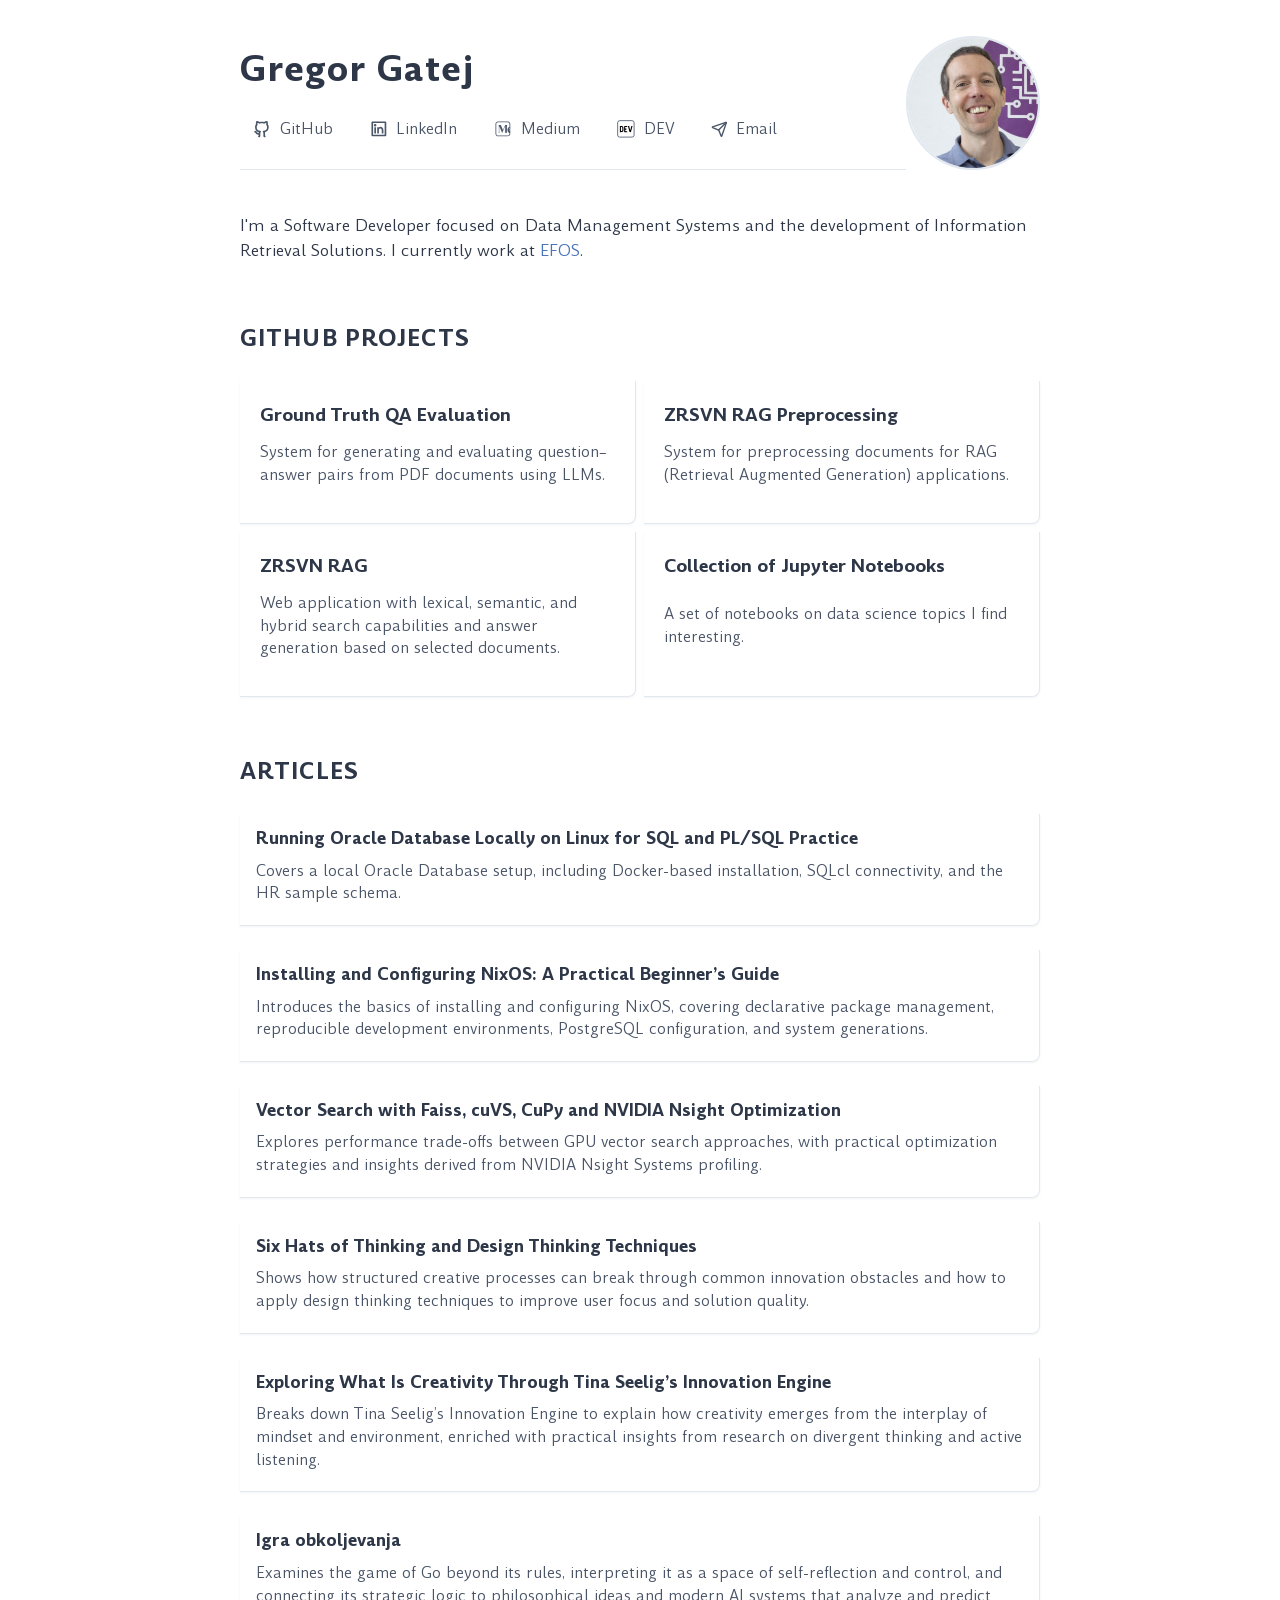
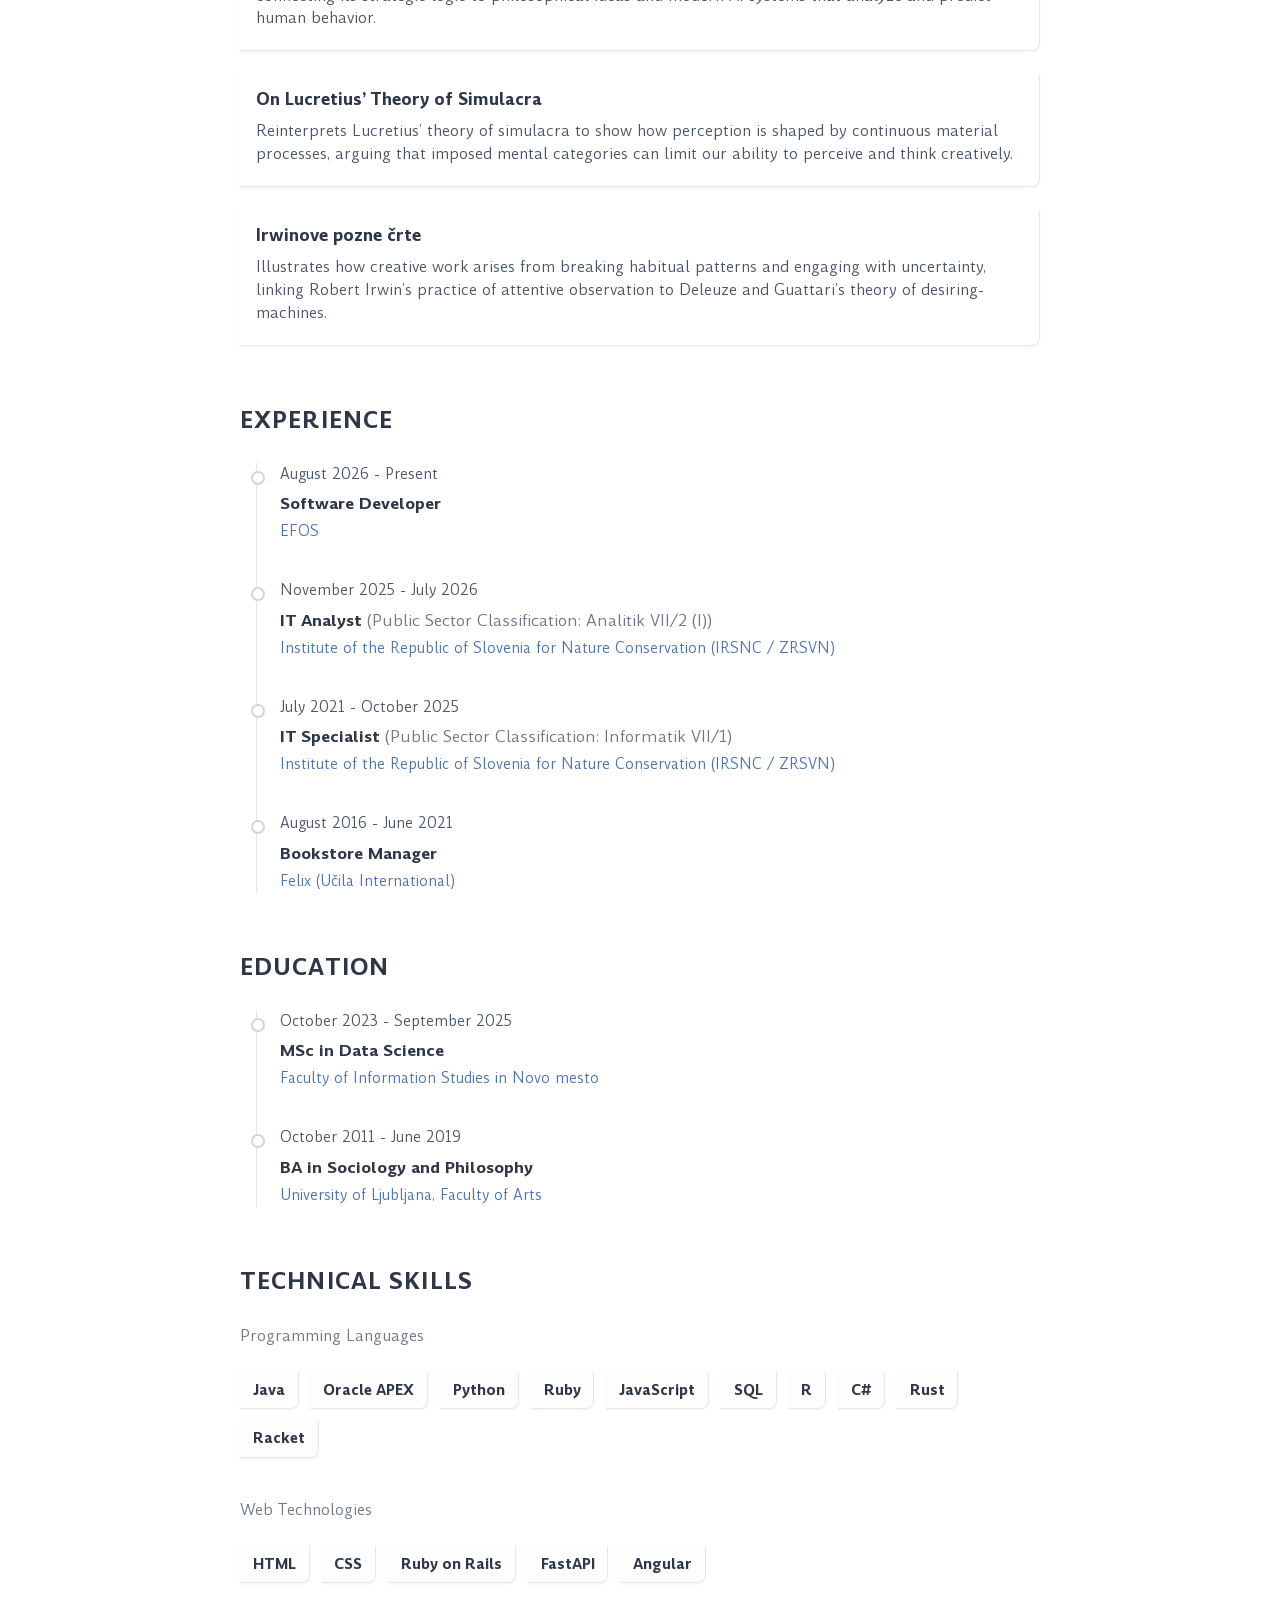
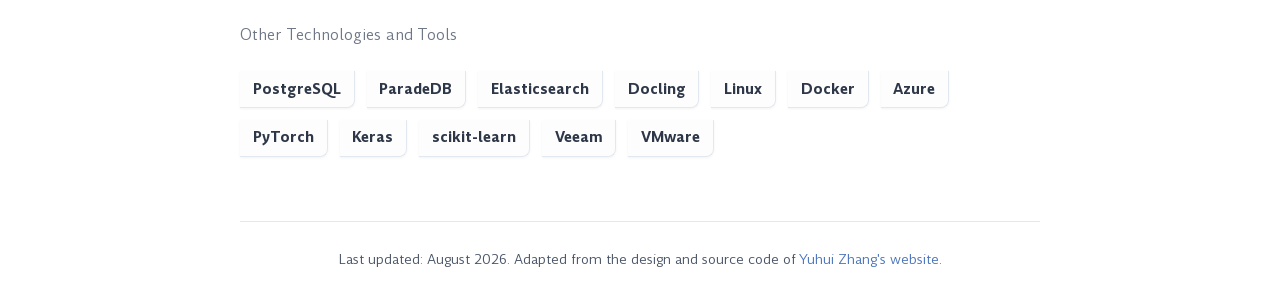
==== commit 27bcb45f: "feat: update dates in experience section" ====
--- a/index.html
+++ b/index.html
@@ -190,7 +190,7 @@
                 <div class="experience-item">
                     <div class="experience-timeline-dot"></div>
                     <div class="experience-content">
-                        <div class="experience-dates">July 2021 - November 2025</div>
+                        <div class="experience-dates">July 2021 - October 2025</div>
                         <div class="experience-position">IT Specialist <span class="classification">(Public Sector
                                 Classification: Informatik VII/1)</span></div>
                         <div class="experience-company"><a href="https://zrsvn-varstvonarave.si/" target="_blank">Institute of the
@@ -200,7 +200,7 @@
                 <div class="experience-item">
                     <div class="experience-timeline-dot"></div>
                     <div class="experience-content">
-                        <div class="experience-dates">August 2016 - July 2021</div>
+                        <div class="experience-dates">August 2016 - June 2021</div>
                         <div class="experience-position">Bookstore Manager</div>
                         <div class="experience-company"><a href="https://www.felix.si/" target="_blank">Felix (Učila International)</a>
                         </div>
